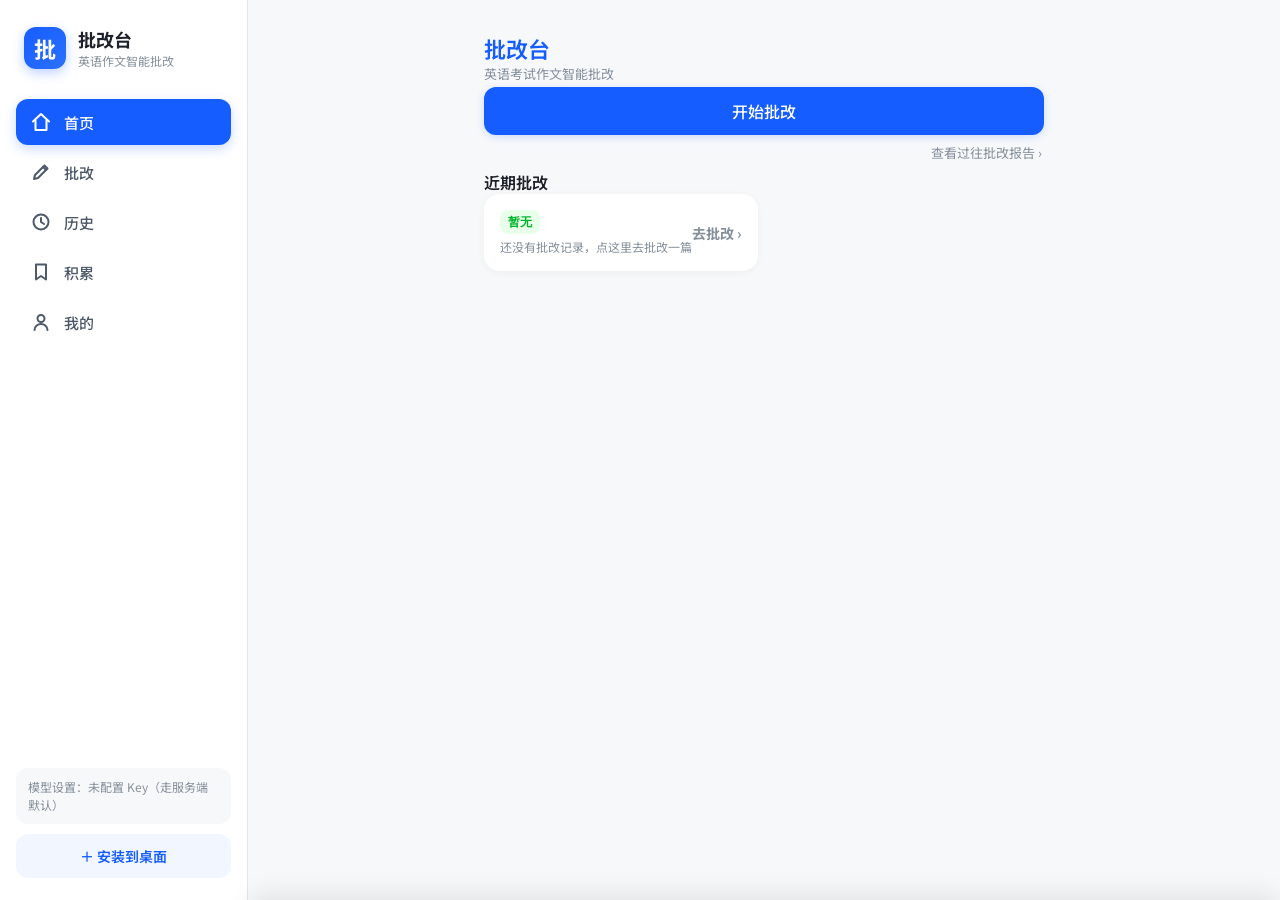
==== index.html @ cddd8327 "纯本地 PWA：响应式工作台 + 数据本机存储 + 部署配置 - 前端纯静态，数据存用户本机（桌面 JSON / 移动 IndexedDB），BYOK 直连大模型 - PWA 可安装（manifest" ====
<!DOCTYPE html>
<html lang="zh-CN">
<head>
<meta charset="UTF-8">
<meta name="viewport" content="width=device-width, initial-scale=1, viewport-fit=cover">
<meta name="theme-color" content="#165DFF">
<meta name="apple-mobile-web-app-capable" content="yes">
<meta name="apple-mobile-web-app-status-bar-style" content="default">
<meta name="apple-mobile-web-app-title" content="批改台">
<title>批改台 · 英语作文智能批改</title>
<link rel="manifest" href="manifest.webmanifest">
<link rel="icon" type="image/svg+xml" href="icon.svg">
<link rel="apple-touch-icon" href="icon-192.png">
<link rel="preconnect" href="https://fonts.googleapis.com">
<link rel="preconnect" href="https://fonts.gstatic.com" crossorigin>
<link href="https://fonts.googleapis.com/css2?family=Inter:wght@400;500;600;700&family=Noto+Sans+SC:wght@400;500;600;700&display=swap" rel="stylesheet">

  <link rel="stylesheet" href="css/style.css">
</head>
<body>
<div class="phone">

  <!-- ===================== 屏1 首页 ===================== -->
  <section class="screen show" id="s-home" data-active="home">
    <div class="content">
      <div class="top-row">
        <div class="app-name">批改台</div>
      </div>
      <div class="sub">英语考试作文智能批改</div>
      <div class="cta" id="homeCta">开始批改</div>
      <div class="report-link" id="qcReport">查看过往批改报告 ›</div>
      <div class="section-title">近期批改</div>
      <div id="recentList"></div>
    </div>
  </section>

  <!-- ===================== 屏2 新建批改 ===================== -->
  <section class="screen" id="s-new" data-active="review">
    <div class="content">
      <div class="top-row">
        <div class="screen-title">新建批改</div>
        <div class="icon-btn" id="newClose"><svg viewBox="0 0 24 24" fill="none" stroke="currentColor" stroke-width="2" stroke-linecap="round"><path d="M6 6l12 12M18 6L6 18"/></svg></div>
      </div>
      <div class="sub">考试标准（单选，决定评分依据与目标字数）</div>
      <select class="exam-select" id="levelSelect">
        <option value="CET4" selected>CET-4</option>
        <option value="CET6">CET-6</option>
        <option value="考研英一A">考研英语一 · A节</option>
        <option value="考研英一B">考研英语一 · B节</option>
        <option value="考研英二A">考研英语二 · A节</option>
        <option value="考研英二B">考研英语二 · B节</option>
        <option value="高中">高中</option>
        <option value="雅思">雅思</option>
      </select>
      <div class="screen-title">作文输入</div>
      <div class="essay-box" id="essayBox">
        <textarea class="essay-text" id="essayInput">In recent years, online learning has become increasingly popular among college students. It offers flexibility and convenience, allowing learners to access course materials anytime and anywhere. However, it also requires stronger self-discipline to achieve satisfactory academic results.</textarea>
        <div class="word-count" id="wordCount">0 词</div>
        <div class="word-target" id="wordTarget"></div>
      </div>
      <div class="sub" id="dirHint">题目 / Directions（考研A节必填）</div>
      <div class="dir-box">
        <textarea class="dir-text" id="dirInput">Write an essay based on the saying "Actions speak louder than words."</textarea>
      </div>
      <div class="cta grade-btn" id="gradeBtn">开始批改</div>
    </div>
  </section>

  <!-- ===================== 屏3 批改结果 ===================== -->
  <section class="screen" id="s-result" data-active="review">
    <div class="content">
      <div class="top-row">
        <div class="screen-title">批改结果</div>
        <div class="icon-btn" id="resultClose"><svg viewBox="0 0 24 24" fill="none" stroke="currentColor" stroke-width="2" stroke-linecap="round"><path d="M6 6l12 12M18 6L6 18"/></svg></div>
      </div>
      <div id="resultBody">
        <div class="card"><div class="desc">尚无批改结果，请先在「新建批改」提交作文。</div></div>
      </div>
      <div class="dual-cta">
        <button class="cta-primary" id="genReport">生成报告</button>
        <button class="cta-primary" id="againBtn">再改一篇</button>
      </div>
    </div>
  </section>

  <!-- ===================== 屏4 历史记录 ===================== -->
  <section class="screen" id="s-history" data-active="history">
    <div class="content">
      <div class="top-row">
        <div class="screen-title">历史记录</div>
      </div>
      <!-- 批改任务列表（异步：提交即返回，后台批改，完成后此处查看，按时间新→旧全量列出） -->
      <div id="taskList"></div>
      <div class="empty" id="taskEmpty" hidden>
        <svg viewBox="0 0 44 44" fill="none" stroke="currentColor" stroke-width="2" stroke-linecap="round" stroke-linejoin="round"><path d="M14 22h16"/><path d="M22 14v16"/><rect x="7" y="9" width="30" height="26" rx="6"/></svg>
        <div>暂无批改记录<br>提交一篇作文后，结果会出现在这里</div>
      </div>
    </div>
  </section>

  <!-- ===================== 屏5 报告预览 ===================== -->
  <section class="screen" id="s-report" data-active="history">
    <div class="content">
      <div class="top-row">
        <div class="screen-title">批改报告</div>
        <div class="icon-btn" id="reportDownload"><svg viewBox="0 0 24 24" fill="none" stroke="currentColor" stroke-width="2" stroke-linecap="round" stroke-linejoin="round"><path d="M12 3v12M7 11l5 5 5-5"/><path d="M4 19h16"/></svg></div>
      </div>
      <div id="reportBody"></div>
    </div>
  </section>

  <!-- ===================== 屏6 我的 ===================== -->
  <section class="screen" id="s-mine" data-active="mine">
    <div class="content">
      <div class="screen-title" style="align-self:flex-start">我的</div>
      <!-- 模型设置（BYOK：使用者填自己的 API Key，各自承担额度，分发不暴露他人 Key） -->
      <div class="card model-settings">
        <div class="ms-title">模型设置</div>
        <div class="ms-tip">填写你自己的 API Key，批改与取词将使用你的额度；留空则使用服务端默认配置。</div>
        <label class="ms-label">模型服务商</label>
        <div class="seg" id="llmVendor" style="margin:0 0 10px">
          <button class="on" data-vendor="deepseek">DeepSeek</button>
          <button data-vendor="custom">自定义</button>
        </div>
        <label class="ms-label">API Key</label>
        <input class="token-input" id="llmKey" type="password" placeholder="sk-…" style="margin-bottom:10px" autocomplete="off">
        <div class="ms-tip" style="margin:-6px 0 10px">DeepSeek 密钥：platform.deepseek.com → API Keys 页面获取（sk- 开头）。</div>
        <div id="llmCustom" hidden>
          <div class="ms-tip" style="margin:-2px 0 6px">请输入兼容 OpenAI 格式的接口地址和密钥</div>
          <label class="ms-label">Base URL</label>
          <input class="token-input" id="llmBase" placeholder="https://api.deepseek.com/chat/completions" style="margin-bottom:10px" autocomplete="off">
          <label class="ms-label">模型名</label>
          <input class="token-input" id="llmModel" placeholder="deepseek-v4-flash" style="margin-bottom:10px" autocomplete="off">
        </div>
        <button class="cta-primary" id="llmSave" style="width:100%">保存设置</button>
      </div>
      <div class="ms-tip" style="margin-top:12px">本地部署工具：批改记录仅存本机（data/tasks.json），API Key 仅存本浏览器（localStorage），不随包分发。</div>
    </div>
  </section>

  <!-- ===================== 屏7 好词好句本 ===================== -->
  <section class="screen" id="s-vocab" data-active="vocab">
    <div class="content">
      <div class="top-row">
        <div class="screen-title">好词好句本</div>
        <div class="icon-btn vocab-export-btn" id="vocabExport"><svg viewBox="0 0 24 24" fill="none" stroke="currentColor" stroke-width="2" stroke-linecap="round" stroke-linejoin="round"><path d="M12 3v12M7 11l5 5 5-5"/><path d="M4 19h16"/></svg><span>导出</span></div>
      </div>
      <div class="sub">收藏的单词与句子，按考试归类，可导出复习</div>
      <div id="vocabBody"></div>
    </div>
  </section>

  <!-- 底部弹层（纠错 / 取词 共用） -->
  <div class="sheet-mask" id="sheetMask"></div>
  <div class="sheet" id="sheet"></div>

  <!-- 评分标准改为「页内可折叠区块」，嵌入各结果屏内（见 .std-section），不再使用底部面板 -->

  <!-- 加载遮罩 -->
  <div class="loading" id="loading"><div class="loading-box"><div class="spinner"></div><div class="loading-text">批改中…</div></div></div>
  <!-- 轻提示 -->
  <div class="toast" id="toast"><span id="toastText"></span><span class="toast-action" id="toastAction" hidden>查看</span></div>
  <!-- 通用确认弹窗（居中） -->
  <div class="modal-mask" id="modalMask" hidden>
    <div class="modal-box">
      <div class="modal-title" id="modalTitle"></div>
      <div class="modal-body" id="modalBody"></div>
      <div class="modal-actions">
        <button class="cta-secondary" id="modalCancel" style="flex:1">取消</button>
        <button class="cta-primary" id="modalConfirm" style="flex:1">确定</button>
      </div>
    </div>
  </div>

</div>

  <script src="js/standards.js"></script>
  <script src="js/store.js"></script>
  <script src="js/llm.js"></script>
  <script src="js/app.js"></script>
</body>
</html>
---- css/style.css ----
:root{
    --bg:#F7F8FA;
    --blue:#165DFF;
    --blue-dark:#0A3D91;
    --blue-soft:#F2F7FF;
    --card:#FFFFFF;
    --border:#E5E6EB;
    --chip-blue:#E8F3FF;
    --chip-purple-bg:#F5F0FF;
    --chip-purple:#722ED1;
    --ink:#1D2129;
    --ink-2:#4E5969;
    --ink-3:#86909C;
    --gray:#C9CDD4;
    --green:#00B42A;
    --green-bg:#E8FFEA;
    --warn:#FF7D00;
    --warn-bg:#FFF7E8;
    --red:#F53F3F;
    --red-bg:#FFECE8;
    --grad:linear-gradient(135deg,#165DFF 0%,#2B70FF 100%);
    --shadow-card:0 2px 8px rgba(0,0,0,.04);
    --shadow-modal:0 8px 24px rgba(0,0,0,.12);
    --font:'Inter','Noto Sans SC',-apple-system,BlinkMacSystemFont,'PingFang SC','Microsoft YaHei',sans-serif;
  }
  *{box-sizing:border-box;margin:0;padding:0;-webkit-tap-highlight-color:transparent;}
  html,body{height:100%;}
  body{
    font-family:var(--font);
    background:#EEF1F5;
    display:flex;align-items:center;justify-content:center;
    min-height:100vh;color:var(--ink);
  }
  /* ---------- 手机外壳 ---------- */
  .phone{
    position:relative;width:390px;height:844px;
    background:var(--bg);border-radius:44px;overflow:hidden;
    box-shadow:0 24px 70px rgba(16,33,68,.28),0 2px 8px rgba(16,33,68,.12);
    border:1px solid rgba(16,33,68,.06);
  }
  .screen{display:none;position:absolute;inset:0;flex-direction:column;background:var(--bg);}
  .screen.show{display:flex;}

  /* ---------- 状态栏 ---------- */
  .statusbar{
    flex:none;height:62px;display:flex;align-items:center;justify-content:space-between;
    padding:0 20px;background:var(--bg);
  }
  .statusbar .time{font-size:15px;font-weight:600;color:var(--ink);font-family:'Inter',sans-serif;}
  .statusbar .battery{width:22px;height:12px;}

  /* ---------- 内容区（左右统一 20px 安全边距） ---------- */
  .content{flex:1;overflow-y:auto;padding:20px;background:var(--bg);-webkit-overflow-scrolling:touch;}
  .content::-webkit-scrollbar{width:0;}

  /* ---------- 点击按压反馈 ---------- */
  .cta,.cta-primary,.cta-secondary,.quick-card,.chip,
  .recent-card,.history-card,.tab,.icon-btn,.seg button,.grade-btn,.list-card .history-card,.vocab-item{transition:transform .08s ease,opacity .08s ease,background .08s ease;-webkit-tap-highlight-color:transparent;}
  .cta:active,.cta-primary:active{transform:scale(0.98);filter:brightness(.92);}
  .cta-secondary:active{transform:scale(0.98);background:var(--blue-soft);}
  .quick-card:active{transform:scale(0.97);}
  .chip:active{transform:scale(0.97);}
  .recent-card:active,.history-card:active{transform:scale(0.98);}
  .tab:active{opacity:.85;}
  .icon-btn:active{transform:scale(0.9);}
  .seg button:active{opacity:.8;}

  /* ---------- 通用文字/组件 ---------- */
  .top-row{display:flex;align-items:center;justify-content:space-between;}
  .app-name{font-size:22px;font-weight:600;color:var(--blue);font-family:'Noto Sans SC',sans-serif;}
  .screen-title{font-size:22px;font-weight:600;color:var(--ink);font-family:'Noto Sans SC',sans-serif;}
  .icon-btn{width:40px;height:40px;color:var(--ink-3);display:flex;align-items:center;justify-content:center;border-radius:8px;}
  .icon-btn:active{background:var(--blue-soft);}
  .icon-btn svg{width:22px;height:22px;}
  .sub{font-size:13px;color:var(--ink-3);font-family:'Noto Sans SC',sans-serif;}

  /* 主按钮：48px 高、12px 圆角、字重 500 */
  .cta{background:var(--blue);color:#fff;border-radius:12px;height:48px;display:flex;align-items:center;justify-content:center;
    font-size:16px;font-weight:500;font-family:'Noto Sans SC',sans-serif;cursor:pointer;border:none;margin-top:4px;
    box-shadow:0 2px 8px rgba(22,93,255,.18);}

  .report-link{font-size:13px;color:var(--ink-3);text-align:right;cursor:pointer;font-family:'Noto Sans SC',sans-serif;padding:8px 2px;-webkit-tap-highlight-color:transparent;}
  .report-link:active{color:var(--blue);}
  .quick-card{flex:1;background:var(--card);border:none;border-radius:16px;padding:18px;box-shadow:var(--shadow-card);
    display:flex;flex-direction:column;align-items:center;gap:10px;}
  .qc-icon{width:28px;height:28px;color:var(--blue);}
  .qc-icon svg{width:100%;height:100%;}
  .qc-text{font-size:13px;font-weight:500;color:var(--ink-2);font-family:'Noto Sans SC',sans-serif;}

  .section-title{font-size:16px;font-weight:600;color:var(--ink);font-family:'Noto Sans SC',sans-serif;}

  /* 近期卡（首页独立卡）；历史卡/收藏卡在整体列表容器内用分割线 */
  .recent-card{background:var(--card);border:none;border-radius:16px;padding:16px;box-shadow:var(--shadow-card);
    display:flex;align-items:center;justify-content:space-between;}
  .rc-left{display:flex;flex-direction:column;gap:4px;}
  .hc-left{display:flex;flex-direction:column;gap:4px;}
  /* 考试类标签：浅绿底 + 绿字（统一 24px 高、8px 内边距、12px 字号） */
  .chip-label{background:var(--green-bg);color:var(--green);border-radius:8px;padding:0 8px;height:24px;display:inline-flex;align-items:center;
    font-size:12px;font-weight:600;font-family:'Inter',sans-serif;align-self:flex-start;}
  .rc-meta,.hc-meta{font-size:12px;color:var(--ink-3);font-family:'Noto Sans SC',sans-serif;}
  .hc-preview{font-size:12px;color:var(--gray);font-family:'Noto Sans SC',sans-serif;overflow:hidden;text-overflow:ellipsis;white-space:nowrap;max-width:248px;margin-top:2px;}
  .rc-right,.hc-right{display:flex;flex-direction:column;align-items:center;gap:2px;}
  .rc-score,.hc-score{font-size:20px;font-weight:700;color:var(--blue);font-family:'Inter',sans-serif;font-variant-numeric:tabular-nums;}
  .rc-band,.hc-band{font-size:11px;color:var(--ink-3);font-family:'Noto Sans SC',sans-serif;}
  /* 任务列表（异步批改）状态 */
  .task-card{width:100%;cursor:pointer;}
  .task-card.running .hc-left{opacity:.72;}
  .task-state{font-size:12px;font-weight:600;font-family:'Noto Sans SC',sans-serif;text-align:right;line-height:17px;}
  .task-state.running{color:var(--blue);}
  .task-state.done{color:var(--green);}
  .task-state.done b{font-size:15px;font-variant-numeric:tabular-nums;}
  .task-state.failed{color:var(--red);font-size:11px;font-weight:500;max-width:150px;}
  /* 失败任务卡：友好文案 + 重试 + 技术详情 */
  .task-fail-box{width:100%;display:flex;flex-direction:column;gap:8px;margin-top:10px;padding-top:10px;border-top:1px dashed #E5E6EB;}
  .task-fail-box .task-state{text-align:left;max-width:100%;}
  .task-fail-actions{display:flex;align-items:center;gap:12px;}
  .task-retry{background:var(--blue);color:#fff;border:none;border-radius:8px;height:32px;padding:0 14px;font-size:12px;font-weight:600;font-family:'Noto Sans SC',sans-serif;cursor:pointer;}
  .task-retry.ghost{background:var(--card);color:var(--blue);border:1px solid var(--border);}
  .task-retry:active{filter:brightness(.92);}
  .task-detail{font-size:11px;color:var(--ink-3);font-family:'Noto Sans SC',sans-serif;}
  .task-detail summary{cursor:pointer;color:var(--ink-3);}
  .task-detail[open] summary{margin-bottom:4px;}
  .task-detail-body{background:#F8F9FA;border:1px solid var(--border);border-radius:8px;padding:8px 10px;color:var(--ink-3);font-size:11px;line-height:16px;word-break:break-all;font-family:'Inter','Noto Sans SC',sans-serif;}
  /* 整体列表容器（历史/好词本）：一个白容器 + 1px 极淡分割线 */
  .list-card{background:var(--card);border-radius:16px;box-shadow:var(--shadow-card);overflow:hidden;}
  .list-card .history-card,.list-card .vocab-item{background:transparent;border:none;box-shadow:none;border-radius:0;border-bottom:1px solid #F2F3F5;margin-bottom:0;}
  .list-card .history-card:last-child,.list-card .vocab-item:last-child{border-bottom:none;}
  .empty{color:var(--gray);font-size:14px;text-align:center;padding:48px 20px;line-height:22px;font-family:'Noto Sans SC',sans-serif;}
  .empty svg{width:44px;height:44px;margin-bottom:10px;color:var(--gray);}
  /* 通用输入框（16px 圆角、聚焦 3px 光晕） */
  .token-input{width:100%;height:44px;border:1px solid #E5E6EB;border-radius:16px;padding:0 14px;font-size:14px;outline:none;font-family:'Inter','Noto Sans SC',sans-serif;background:#fff;transition:border-color .15s ease,box-shadow .15s ease;}
  .token-input:focus{border-color:var(--blue);box-shadow:0 0 0 3px rgba(22,93,255,.1);}
  /* 模型设置（BYOK） */
  .model-settings{padding:16px;display:flex;flex-direction:column;background:var(--card);border:none;border-radius:16px;box-shadow:var(--shadow-card);}
  .ms-title{font-size:15px;font-weight:600;color:var(--ink);font-family:'Noto Sans SC',sans-serif;}
  .ms-tip{font-size:12px;color:var(--ink-3);line-height:18px;margin:4px 0 10px;font-family:'Noto Sans SC',sans-serif;}
  .ms-label{font-size:12px;color:var(--ink-2);margin:6px 0 4px;font-family:'Noto Sans SC',sans-serif;}

  /* 考试标准单选下拉 */
  .exam-select{width:100%;height:46px;border:1px solid #E5E6EB;border-radius:16px;padding:0 14px;
    font-size:14px;font-weight:500;color:var(--ink);font-family:'Noto Sans SC',sans-serif;background:#fff;
    appearance:none;-webkit-appearance:none;cursor:pointer;transition:border-color .15s ease,box-shadow .15s ease;
    background-image:url("data:image/svg+xml,%3Csvg xmlns='http://www.w3.org/2000/svg' width='14' height='14' viewBox='0 0 24 24' fill='none' stroke='%2386909C' stroke-width='2' stroke-linecap='round' stroke-linejoin='round'%3E%3Cpath d='M6 9l6 6 6-6'/%3E%3C/svg%3E");
    background-repeat:no-repeat;background-position:right 14px center;}
  .exam-select:focus{outline:none;border-color:var(--blue);box-shadow:0 0 0 3px rgba(22,93,255,.1);}

  /* 分段控制器（阅读视图/逐句卡片、模型服务商） */
  .seg{background:#EFF1F4;border-radius:12px;padding:4px;height:40px;display:flex;}
  .seg button{flex:1;border:none;background:transparent;border-radius:8px;font-size:14px;font-weight:500;
    font-family:'Noto Sans SC',sans-serif;cursor:pointer;color:var(--ink-3);transition:background .15s ease,color .15s ease;}
  .seg button.on{background:var(--blue);color:#fff;}

  /* 输入框（textarea 复用，16px 圆角） */
  .essay-box{background:#fff;border:1px solid #E5E6EB;border-radius:16px;padding:12px;height:150px;
    display:flex;flex-direction:column;gap:8px;transition:border-color .15s ease,box-shadow .15s ease;}
  .essay-box:focus-within{border-color:var(--blue);box-shadow:0 0 0 3px rgba(22,93,255,.1);}
  .essay-text,.dir-text{border:none;outline:none;background:transparent;resize:none;width:100%;
    font-family:inherit;color:inherit;line-height:1.6;font-size:16px;}
  .essay-text{flex:1;color:var(--ink-2);}
  .word-count{font-size:12px;font-weight:500;color:var(--ink-3);font-family:'Inter',sans-serif;align-self:flex-end;transition:color .15s ease;font-variant-numeric:tabular-nums;}
  .word-count.low{color:var(--warn);font-weight:700;}
  .word-count.ok{color:var(--green);font-weight:700;}
  .word-count.high{color:var(--red);font-weight:700;}
  .word-target{font-size:11px;color:var(--ink-3);font-family:'Noto Sans SC',sans-serif;align-self:flex-end;margin-top:-4px;}
  .dir-box{background:#fff;border:1px solid #E5E6EB;border-radius:16px;padding:12px;height:72px;
    display:flex;align-items:stretch;transition:border-color .15s ease,box-shadow .15s ease;}
  .dir-box:focus-within{border-color:var(--blue);box-shadow:0 0 0 3px rgba(22,93,255,.1);}
  .dir-text{color:var(--ink-2);font-size:14px;line-height:1.5;}

  /* 通用卡片（无边框，靠阴影分层） */
  .card{background:var(--card);border:none;border-radius:16px;padding:16px;display:flex;flex-direction:column;box-shadow:var(--shadow-card);}
  .card-title{font-size:14px;font-weight:600;color:var(--ink);font-family:'Noto Sans SC',sans-serif;}
  .desc{font-size:13px;line-height:1.5;color:var(--ink-2);font-family:'Noto Sans SC',sans-serif;}
  .source{font-size:11px;color:var(--ink-3);font-family:'Noto Sans SC',sans-serif;}

  /* 分数 hero 卡：柔和同色系渐变 */
  .score-card{background:var(--grad);border-radius:16px;padding:20px;display:flex;align-items:center;justify-content:space-between;
    box-shadow:0 6px 16px rgba(22,93,255,.22);}
  .score-card .info-btn{position:static;background:rgba(255,255,255,.2);color:#fff;border-radius:50%;width:24px;height:24px;
    display:inline-flex;align-items:center;justify-content:center;font-size:12px;font-weight:700;flex:none;border:none;cursor:pointer;}
  .sc-left{display:flex;flex-direction:column;gap:4px;}
  .sc-tag{background:rgba(255,255,255,.2);color:#fff;border-radius:8px;padding:2px 8px;height:22px;display:inline-flex;align-items:center;
    font-size:12px;font-weight:600;font-family:'Inter',sans-serif;align-self:flex-start;}
  .sc-score{font-size:30px;font-weight:700;color:#fff;font-family:'Inter',sans-serif;font-variant-numeric:tabular-nums;line-height:1.2;}
  .sc-band{font-size:13px;font-weight:500;color:rgba(255,255,255,.8);font-family:'Noto Sans SC',sans-serif;}
  .sc-right{display:flex;flex-direction:column;align-items:center;gap:2px;}
  .sc-cap{font-size:11px;color:rgba(255,255,255,.8);font-family:'Noto Sans SC',sans-serif;}
  .sc-conv{font-size:24px;font-weight:700;color:#fff;font-family:'Inter',sans-serif;font-variant-numeric:tabular-nums;}

  .diag-item{font-size:12px;color:var(--ink-2);font-family:'Noto Sans SC',sans-serif;}
  .issue{display:flex;align-items:flex-start;gap:10px;}
  .dot{flex:none;width:8px;height:8px;border-radius:4px;margin-top:5px;}
  .issue-text{font-size:12px;line-height:18px;color:var(--ink-2);font-family:'Noto Sans SC',sans-serif;}

  .vocab-row{display:flex;align-items:center;justify-content:space-between;}
  .vocab-old{font-size:13px;color:var(--ink-2);font-family:'Inter',sans-serif;}
  .vocab-arrow{font-size:13px;color:var(--gray);font-family:'Inter',sans-serif;}
  .vocab-new{font-size:13px;font-weight:600;color:var(--blue);font-family:'Inter',sans-serif;}

  .path-card{background:var(--chip-blue);border-radius:12px;padding:16px;display:flex;flex-direction:column;gap:8px;}

  .dual-cta{display:flex;gap:12px;}
  .cta-primary{flex:1;background:var(--blue);color:#fff;border-radius:12px;height:48px;display:flex;align-items:center;justify-content:center;
    font-size:15px;font-weight:500;font-family:'Noto Sans SC',sans-serif;cursor:pointer;border:none;box-shadow:0 2px 8px rgba(22,93,255,.16);}
  .cta-secondary{flex:1;background:var(--card);color:var(--blue);border:1px solid var(--blue);border-radius:12px;height:48px;
    display:flex;align-items:center;justify-content:center;font-size:15px;font-weight:500;font-family:'Noto Sans SC',sans-serif;cursor:pointer;}

  /* 成功横幅 */
  .banner{background:var(--green-bg);border-radius:12px;padding:14px;display:flex;align-items:center;gap:10px;}
  .banner svg{width:24px;height:24px;color:var(--green);flex:none;}
  .banner span{font-size:14px;font-weight:500;color:var(--green);font-family:'Noto Sans SC',sans-serif;}

  /* 报告卡 */
  .report-card{background:var(--card);border:none;border-radius:16px;padding:16px;display:flex;flex-direction:column;gap:12px;box-shadow:var(--shadow-card);}

  /* 逐句批改 */
  .sent-block{display:flex;flex-direction:column;gap:10px;}
  .sent-card{border-top:1px solid #F2F3F5;padding-top:10px;display:flex;flex-direction:column;gap:6px;}
  .sent-card:first-of-type{border-top:none;padding-top:0;}
  .sent-head{display:flex;align-items:center;gap:8px;}
  .sent-idx{font-size:12px;font-weight:600;color:var(--blue);font-family:'Inter',sans-serif;min-width:20px;}
  .sent-flag{font-size:11px;padding:0 8px;height:22px;display:inline-flex;align-items:center;border-radius:8px;font-family:'Noto Sans SC',sans-serif;}
  .sent-flag.ok{background:var(--green-bg);color:var(--green);}
  .sent-flag.bad{background:var(--red-bg);color:var(--red);}
  .sent-orig{font-size:15px;line-height:1.6;color:var(--ink);font-family:'Inter',sans-serif;}
  .sent-fix{font-size:14px;line-height:1.6;color:var(--green);font-family:'Inter',sans-serif;background:var(--green-bg);border-radius:8px;padding:6px 10px;}
  .fix-label{font-weight:600;margin-right:6px;color:var(--green);}
  .sent-issue{font-size:12px;line-height:18px;color:var(--ink-2);font-family:'Noto Sans SC',sans-serif;display:flex;gap:6px;align-items:flex-start;}
  .issue-tag{flex:none;font-size:10px;font-weight:600;color:#fff;background:var(--warn);border-radius:6px;padding:1px 6px;font-family:'Noto Sans SC',sans-serif;}
  .issue-tag.major{background:var(--red);}
  .issue-tag.minor{background:var(--warn);}
  .sent-tip{font-size:12px;line-height:18px;color:var(--blue);background:var(--blue-soft);border-radius:8px;padding:6px 8px;font-family:'Noto Sans SC',sans-serif;display:flex;gap:6px;align-items:flex-start;}
  .sent-tip .tip-label{flex:none;font-weight:600;}

  /* 报告卡 */
  .rep-top{display:flex;align-items:center;justify-content:space-between;}
  .rep-left{display:flex;flex-direction:column;gap:2px;}
  .rep-score{font-size:28px;font-weight:700;color:var(--ink);font-family:'Inter',sans-serif;font-variant-numeric:tabular-nums;}
  .rep-band{font-size:12px;color:var(--ink-3);font-family:'Noto Sans SC',sans-serif;}
  .rep-right{display:flex;flex-direction:column;align-items:center;gap:1px;}
  .rep-cap{font-size:10px;color:var(--ink-3);font-family:'Noto Sans SC',sans-serif;}
  .rep-conv{font-size:20px;font-weight:700;color:var(--blue);font-family:'Inter',sans-serif;font-variant-numeric:tabular-nums;}

  /* 加载遮罩 */
  .loading{position:absolute;inset:0;background:rgba(247,248,250,.9);display:none;align-items:center;justify-content:center;z-index:50;}
  .loading-box{display:flex;flex-direction:column;align-items:center;gap:12px;}
  .spinner{width:36px;height:36px;border:4px solid #E5E6EB;border-top-color:var(--blue);border-radius:50%;animation:spin .8s linear infinite;}
  @keyframes spin{to{transform:rotate(360deg);}}
  .loading-text{font-size:13px;color:var(--ink-2);font-family:'Noto Sans SC',sans-serif;}

  /* 轻提示 toast：80% 黑底、12px 圆角、底部 80px */
  .toast{position:absolute;left:50%;bottom:80px;transform:translateX(-50%);background:rgba(17,17,17,.8);color:#fff;
    font-size:13px;font-family:'Noto Sans SC',sans-serif;padding:9px 16px;border-radius:12px;z-index:60;opacity:0;
    transition:opacity .2s ease;pointer-events:auto;white-space:nowrap;max-width:300px;text-align:center;
    display:flex;align-items:center;gap:6px;}
  .toast-action{color:#7EB3FF;font-weight:600;cursor:pointer;padding-left:8px;border-left:1px solid rgba(255,255,255,.28);}
  .toast.show{opacity:1;}

  /* 通用确认弹窗（居中） */
  .modal-mask{position:absolute;inset:0;background:rgba(17,17,17,.45);display:none;align-items:center;justify-content:center;z-index:90;padding:40px;}
  .modal-mask.show{display:flex;}
  .modal-box{width:100%;max-width:320px;background:#fff;border-radius:16px;padding:24px 20px 20px;box-shadow:var(--shadow-modal);display:flex;flex-direction:column;gap:12px;}
  .modal-title{font-size:16px;font-weight:700;color:var(--ink);font-family:'Noto Sans SC',sans-serif;text-align:center;}
  .modal-body{font-size:13px;line-height:21px;color:var(--ink-2);font-family:'Noto Sans SC',sans-serif;text-align:center;}
  .modal-actions{display:flex;gap:10px;margin-top:6px;}

  /* P2 细节：低分指引 / 标准高亮 / 逐句导航 / 导出文字 / Key 校验红框 */
  .low-tip{background:var(--chip-blue);border-radius:12px;padding:12px 14px;font-size:13px;line-height:20px;color:var(--blue);font-family:'Noto Sans SC',sans-serif;margin-bottom:12px;}
  .std-row.highlight{background:var(--blue-soft);border-left:3px solid var(--blue);border-radius:8px;padding-left:10px;margin-left:-3px;}
  .std-row.highlight .std-band{color:var(--blue);}
  .std-range{color:var(--ink-3);font-weight:500;font-size:11px;font-family:'Inter',sans-serif;}
  .sent-nav{display:flex;align-items:center;justify-content:space-between;gap:10px;padding:8px 12px;background:#F7F8FA;border-radius:10px;}
  .sent-nav-btn{background:#fff;border:1px solid var(--border);border-radius:8px;height:32px;padding:0 12px;font-size:12px;font-weight:600;color:var(--blue);font-family:'Noto Sans SC',sans-serif;cursor:pointer;}
  .sent-nav-btn:active{background:var(--chip-blue);}
  .sent-nav-idx{font-size:12px;color:var(--ink-2);font-family:'Inter',sans-serif;font-weight:600;}
  .vocab-export-btn{width:auto;height:40px;padding:0 12px;gap:4px;font-size:12px;font-family:'Noto Sans SC',sans-serif;color:var(--ink-3);border:1px solid var(--border);border-radius:12px;background:#fff;font-weight:500;}
  .vocab-export-btn svg{width:18px;height:18px;}
  .llm-invalid{border-color:var(--red)!important;background:#FFF7F7;}

  /* ---------- 底部 Tab Bar：64px 高，选中整项 12px 圆角主色底 ---------- */
  .tabbar{flex:none;height:64px;background:var(--bg);display:flex;align-items:center;box-shadow:0 -2px 8px rgba(0,0,0,.04);}
  .tabpill{flex:1;height:44px;margin:0 16px;display:flex;gap:4px;padding:4px;}
  .tab{flex:1;background:none;border:none;display:flex;flex-direction:column;align-items:center;justify-content:center;gap:3px;
    color:var(--ink-3);cursor:pointer;padding:0;border-radius:12px;transition:background .15s ease,color .15s ease;}
  .tab svg{width:24px;height:24px;}
  .tab span{font-size:12px;font-weight:500;font-family:'Noto Sans SC',sans-serif;}
  .tab.active{background:var(--blue);color:#fff;}
  .home-indicator{display:none;}

  /* 各屏内容间距 */
  #s-home .content{gap:20px;}
  #s-new .content{gap:16px;}
  #s-result .content{gap:14px;}
  #s-history .content{gap:12px;}
  #s-report .content{gap:16px;}

  /* ===== 阅读视图（批改结果） ===== */
  .reading{border:1px solid #F2F3F5;border-radius:16px;padding:16px;background:var(--card);box-shadow:var(--shadow-card);}
  .reading p{font-size:16px;line-height:1.6;color:var(--ink);font-family:'Inter',sans-serif;margin:0 0 12px;position:relative;}
  .reading p:last-child{margin-bottom:0;}
  .w{transition:background .12s ease;border-radius:3px;cursor:pointer;padding:0 1px;}
  .w:active{background:var(--chip-blue);}
  /* 批改标记柔化：1px 细波浪线 / 主色虚线 */
  .err-mark{color:var(--red);text-decoration:underline wavy var(--red);text-decoration-thickness:1px;text-underline-offset:3px;cursor:pointer;font-weight:500;}
  .good-mark{color:var(--blue);font-weight:600;cursor:pointer;text-decoration:underline dashed var(--blue);text-decoration-thickness:1px;text-underline-offset:3px;}
  .trans-card{border:1px solid #F2F3F5;border-radius:16px;background:var(--card);overflow:hidden;box-shadow:var(--shadow-card);}
  .trans-head{display:flex;align-items:center;justify-content:space-between;padding:14px 16px;cursor:pointer;transition:background .15s ease;}
  .trans-head:active{background:#F7F8FA;}
  .trans-head .chev{transition:transform .2s ease;color:var(--ink-3);font-size:14px;}
  .trans-card.open .chev{transform:rotate(180deg);}
  .trans-body{display:none;padding:0 16px 16px;font-size:14px;line-height:1.6;color:var(--ink-2);font-family:'Noto Sans SC',sans-serif;animation:fadeIn .2s ease;}
  .trans-card.open .trans-body{display:block;}
  @keyframes fadeIn{from{opacity:0}to{opacity:1}}
  .sent-collect{position:absolute;right:0;top:-2px;color:var(--gray);font-size:18px;cursor:pointer;user-select:none;line-height:1;}
  .sent-collect.on{color:var(--warn);}
  .sheet-mask{position:absolute;inset:0;background:rgba(17,17,17,.4);display:none;z-index:70;}
  .sheet-mask.show{display:block;}
  .sheet{position:absolute;left:0;right:0;bottom:0;background:#fff;border-radius:16px 16px 0 0;z-index:71;
    transform:translateY(100%);transition:transform .25s ease;padding:20px 20px 28px;max-height:72%;overflow-y:auto;
    box-shadow:0 -8px 24px rgba(0,0,0,.08);}
  .sheet.show{transform:translateY(0);}
  .sheet-title{font-size:16px;font-weight:700;color:var(--ink);font-family:'Noto Sans SC',sans-serif;margin-bottom:12px;display:flex;align-items:center;justify-content:space-between;}
  .sheet-close{color:var(--gray);font-size:20px;cursor:pointer;padding:12px;margin:-12px;display:inline-block;}
  .sheet-word{font-size:22px;font-weight:700;color:var(--blue);font-family:'Inter',sans-serif;}
  .sheet-phon{font-size:14px;color:var(--ink-3);margin:2px 0 12px;}
  .dict-item{margin-bottom:12px;}
  .dict-pos{font-size:12px;font-weight:700;color:var(--ink-2);font-style:italic;}
  .dict-def{font-size:14px;line-height:1.6;color:var(--ink-2);font-family:'Noto Sans SC',sans-serif;}
  .dict-ex{font-size:13px;color:var(--ink-3);font-style:italic;margin-top:2px;}
  .sheet-actions{display:flex;gap:10px;margin-top:16px;}
  .sheet-actions .cta-primary,.sheet-actions .cta-secondary{flex:1;height:48px;border-radius:12px;display:flex;align-items:center;justify-content:center;font-size:14px;font-weight:500;font-family:'Noto Sans SC',sans-serif;cursor:pointer;border:none;}
  .sheet-actions .cta-primary{background:var(--blue);color:#fff;}
  .sheet-actions .cta-secondary{background:var(--card);color:var(--blue);border:1px solid var(--blue);}
  .err-orig{font-size:14px;color:var(--red);font-family:'Inter',sans-serif;margin-bottom:8px;}
  .err-fix{font-size:14px;color:var(--green);font-family:'Inter',sans-serif;background:var(--green-bg);border-radius:8px;padding:8px 10px;margin-bottom:10px;}
  .err-issue{font-size:13px;line-height:19px;color:var(--ink-2);font-family:'Noto Sans SC',sans-serif;display:flex;gap:6px;align-items:flex-start;margin-bottom:6px;}
  .err-tip{font-size:13px;line-height:19px;color:var(--blue);background:var(--blue-soft);border-radius:8px;padding:8px 10px;font-family:'Noto Sans SC',sans-serif;}
  .dim4{display:flex;flex-direction:column;gap:10px;}
  .dim4-row{display:flex;align-items:center;gap:10px;}
  .dim4-name{font-size:12px;color:var(--ink-2);width:148px;font-family:'Noto Sans SC',sans-serif;}
  .dim4-bar{flex:1;height:8px;background:#E5E6EB;border-radius:4px;overflow:hidden;}
  .dim4-fill{height:100%;background:var(--blue);border-radius:4px;}
  .dim4-score{font-size:14px;font-weight:700;color:var(--blue);width:26px;text-align:right;font-family:'Inter',sans-serif;}

  /* ===== 好词好句本 ===== */
  .vocab-empty{text-align:center;color:var(--ink-3);font-size:14px;padding:48px 20px;line-height:22px;font-family:'Noto Sans SC',sans-serif;}
  .vocab-empty svg{width:44px;height:44px;margin-bottom:10px;color:var(--gray);}
  .vocab-item{padding:14px;background:transparent;display:flex;align-items:flex-start;justify-content:space-between;gap:10px;}
  .vocab-main{display:flex;flex-direction:column;}
  .vocab-type{display:inline-flex;align-items:center;height:22px;padding:0 8px;border-radius:8px;font-size:12px;font-weight:600;font-family:'Noto Sans SC',sans-serif;align-self:flex-start;margin-bottom:6px;}
  .vocab-item .vocab-type:has(+ * *){}
  .vocab-main .vocab-type.word{background:var(--chip-purple-bg);color:var(--chip-purple);}
  .vocab-main .vocab-type.sentence{background:var(--chip-blue);color:var(--blue);}
  .vocab-text{font-size:15px;font-weight:600;color:var(--ink);font-family:'Inter',sans-serif;word-break:break-word;line-height:1.5;}
  .vocab-sub{font-size:13px;color:var(--ink-2);margin-top:4px;line-height:1.5;font-family:'Noto Sans SC',sans-serif;}
  .vocab-more{display:none;font-size:12px;color:var(--ink-3);margin-top:6px;line-height:1.5;font-family:'Inter','Noto Sans SC',sans-serif;background:#F8F9FA;border-radius:8px;padding:8px 10px;}
  .vocab-item.has-more .vocab-more{display:none;}
  .vocab-item.has-more.open .vocab-more{display:block;}
  .vocab-item.has-more{cursor:pointer;}
  .vocab-item.has-more .vocab-text::after{content:' ▾';font-size:12px;color:var(--ink-3);font-family:'Inter',sans-serif;}
  .vocab-item.has-more.open .vocab-text::after{content:' ▴';}
  .vocab-ctx{font-size:12px;color:var(--ink-3);margin-top:4px;font-family:'Noto Sans SC',sans-serif;}
  .vocab-del{color:var(--gray);font-size:18px;cursor:pointer;flex:none;width:44px;height:44px;display:flex;align-items:center;justify-content:center;margin:-10px -10px -10px 0;border-radius:8px;}
  .vocab-del:active{background:var(--blue-soft);}
  .vocab-meta{font-size:11px;color:var(--ink-3);margin-top:4px;font-family:'Inter',sans-serif;}

  /* ============================================================
     响应式：移动端全屏 App + 桌面端工作台（侧边栏导航）
     默认（移动优先）：居中 390×844 手机壳原型，适配平板/小窗预览
     ≤480px 真实手机：全屏铺满，去掉手机壳
     ≥900px 桌面：左侧常驻导航 + 主内容区（工作台风格）
     ============================================================ */

  /* 侧边栏：桌面工作台使用，移动端隐藏 */
  .wb-sidebar{display:none;}

  @media (max-width: 480px){
    /* 真实手机：全屏，去除原型手机壳与最大缩放限制 */
    body{background:var(--bg);}
    .phone{width:100vw;height:100vh;height:100dvh;border-radius:0;box-shadow:none;border:none;}
  }

  @media (min-width: 900px){
    body{display:block;background:var(--bg);align-items:stretch;}
    .phone{
      width:100vw;height:100vh;height:100dvh;border-radius:0;box-shadow:none;border:none;
      display:flex;flex-direction:row;overflow:hidden;
    }
    /* 常驻侧边栏 */
    .wb-sidebar{
      display:flex;flex-direction:column;width:248px;flex:none;height:100%;
      background:var(--card);border-right:1px solid var(--border);padding:22px 16px;gap:8px;z-index:5;
    }
    .wb-brand{display:flex;align-items:center;gap:12px;padding:4px 8px 18px;}
    .wb-logo{width:42px;height:42px;border-radius:12px;background:var(--grad);color:#fff;display:flex;align-items:center;justify-content:center;font-size:22px;font-weight:700;font-family:'Noto Sans SC',sans-serif;flex:none;box-shadow:0 4px 12px rgba(22,93,255,.28);}
    .wb-name{font-size:18px;font-weight:700;color:var(--ink);font-family:'Noto Sans SC',sans-serif;}
    .wb-sub{font-size:12px;color:var(--ink-3);font-family:'Noto Sans SC',sans-serif;}
    .wb-nav{display:flex;flex-direction:column;gap:4px;margin-top:4px;}
    .wb-nav-item{
      display:flex;align-items:center;gap:12px;height:46px;padding:0 14px;border:none;background:transparent;
      border-radius:12px;color:var(--ink-2);cursor:pointer;font-size:15px;font-weight:500;font-family:'Noto Sans SC',sans-serif;
      transition:background .15s ease,color .15s ease;
    }
    .wb-nav-item svg{width:22px;height:22px;flex:none;}
    .wb-nav-item:hover{background:var(--bg);}
    .wb-nav-item.active{background:var(--blue);color:#fff;box-shadow:0 4px 12px rgba(22,93,255,.22);}
    .wb-side-foot{margin-top:auto;display:flex;flex-direction:column;gap:10px;}
    .wb-model-tip{font-size:12px;color:var(--ink-3);line-height:18px;font-family:'Noto Sans SC',sans-serif;padding:10px 12px;background:var(--bg);border-radius:12px;}
    .wb-install{
      height:44px;border:none;border-radius:12px;background:var(--blue-soft);color:var(--blue);
      font-size:14px;font-weight:600;font-family:'Noto Sans SC',sans-serif;cursor:pointer;
      display:flex;align-items:center;justify-content:center;gap:6px;
    }
    .wb-install:hover{filter:brightness(.97);}

    /* 主内容区：屏幕右移让出侧边栏，内容居中留白 */
    .phone > .screen{left:248px;}
    .screen .content{max-width:1080px;margin:0 auto;padding:32px 44px;}

    /* 桌面隐藏手机态状态栏与底部 Tab */
    .statusbar,.tabbar{display:none;}

    /* 覆盖层收束到主内容区（不含侧边栏） */
    .sheet-mask,.modal-mask,.loading{left:248px;}
    .sheet{left:248px;}
    .toast{left:calc(50% + 124px);}

    /* 工作台：历史/近期/好词本双列网格 */
    #recentList{display:grid;grid-template-columns:1fr 1fr;gap:12px;}
    .list-card{display:grid;grid-template-columns:1fr 1fr;gap:12px;background:transparent;box-shadow:none;overflow:visible;}
    .list-card .history-card,.list-card .vocab-item{border-bottom:none;}
    /* 桌面写作更舒展 */
    .essay-box{height:240px;}
    .dir-box{height:88px;}
  }
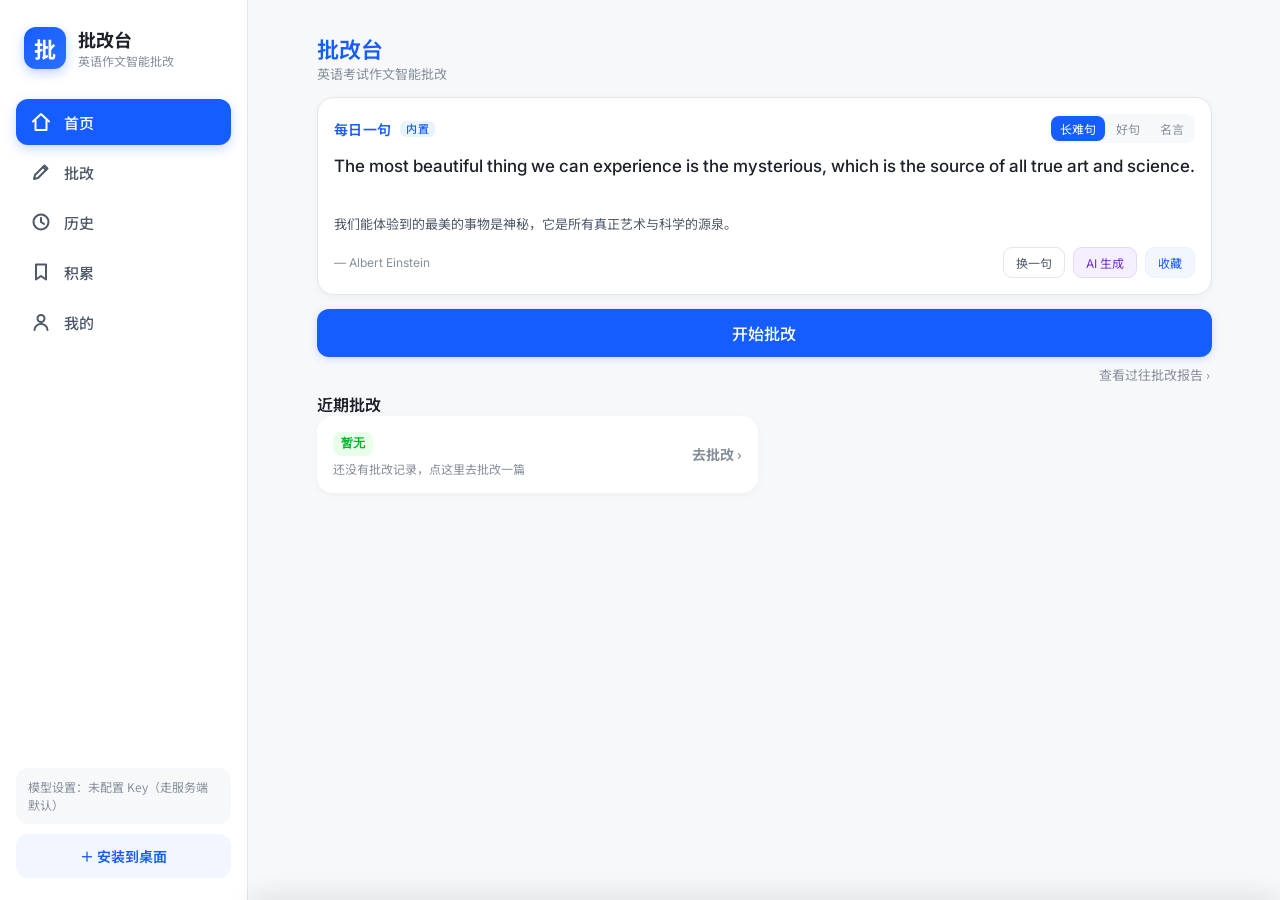
==== commit 7abb5e88: "feat: 首页每日一句（内置精选+AI 生成）+ 修复 PWA 图标 - 每日一句：长难句/好句/名言三分类，内置精选库离线兜底，AI 生成用用户自带 Key 现生成并本地缓存（llm.js 新增 " ====
--- a/index.html
+++ b/index.html
@@ -9,6 +9,7 @@
 <meta name="apple-mobile-web-app-title" content="批改台">
 <title>批改台 · 英语作文智能批改</title>
 <link rel="manifest" href="manifest.webmanifest">
+<link rel="icon" type="image/png" sizes="192x192" href="icon-192.png">
 <link rel="icon" type="image/svg+xml" href="icon.svg">
 <link rel="apple-touch-icon" href="icon-192.png">
 <link rel="preconnect" href="https://fonts.googleapis.com">
@@ -27,6 +28,26 @@
         <div class="app-name">批改台</div>
       </div>
       <div class="sub">英语考试作文智能批改</div>
+      <div class="daily-card" id="dailyCard">
+        <div class="daily-head">
+          <span class="daily-label">每日一句 <em class="daily-src" id="dailySrc"></em></span>
+          <div class="daily-seg" id="dailySeg">
+            <button class="on" data-cat="long">长难句</button>
+            <button data-cat="good">好句</button>
+            <button data-cat="quote">名言</button>
+          </div>
+        </div>
+        <div class="daily-text" id="dailyText"></div>
+        <div class="daily-cn" id="dailyCn"></div>
+        <div class="daily-foot">
+          <span class="daily-author" id="dailyAuthor"></span>
+          <div class="daily-actions">
+            <button class="mini-btn" id="dailyNext">换一句</button>
+            <button class="mini-btn ai" id="dailyAI">AI 生成</button>
+            <button class="mini-btn primary" id="dailySave">收藏</button>
+          </div>
+        </div>
+      </div>
       <div class="cta" id="homeCta">开始批改</div>
       <div class="report-link" id="qcReport">查看过往批改报告 ›</div>
       <div class="section-title">近期批改</div>
@@ -178,5 +199,6 @@
   <script src="js/store.js"></script>
   <script src="js/llm.js"></script>
   <script src="js/app.js"></script>
+  <script src="js/daily.js"></script>
 </body>
 </html>
--- a/css/style.css
+++ b/css/style.css
@@ -434,3 +434,22 @@
     .essay-box{height:240px;}
     .dir-box{height:88px;}
   }
+
+  /* ---------- 首页·每日一句 ---------- */
+  .daily-card{background:var(--card);border:1px solid var(--border);border-radius:16px;padding:16px;margin:14px 0;box-shadow:var(--shadow-card);}
+  .daily-head{display:flex;align-items:center;justify-content:space-between;gap:8px;margin-bottom:10px;}
+  .daily-label{font-size:14px;font-weight:600;color:var(--blue);letter-spacing:.5px;}
+  .daily-src{font-style:normal;font-size:11px;font-weight:500;color:var(--blue);background:var(--chip-blue);border-radius:6px;padding:1px 6px;margin-left:4px;vertical-align:2px;}
+  .daily-seg{display:flex;background:var(--bg);border-radius:10px;padding:2px;gap:2px;}
+  .daily-seg button{font-size:12px;padding:4px 9px;border:none;background:transparent;color:var(--ink-3);border-radius:8px;cursor:pointer;font-family:var(--font);transition:background .12s ease,color .12s ease;}
+  .daily-seg button.on{background:var(--blue);color:#fff;}
+  .daily-text{font-size:17px;line-height:1.6;color:var(--ink);font-weight:500;min-height:54px;}
+  .daily-cn{font-size:13px;line-height:1.5;color:var(--ink-2);margin-top:8px;min-height:18px;}
+  .daily-foot{display:flex;align-items:center;justify-content:space-between;gap:8px;margin-top:12px;flex-wrap:wrap;}
+  .daily-author{font-size:12px;color:var(--ink-3);}
+  .daily-actions{display:flex;gap:8px;flex-wrap:wrap;}
+  .mini-btn{font-size:12px;padding:6px 12px;border:1px solid var(--border);background:var(--card);color:var(--ink-2);border-radius:9px;cursor:pointer;font-family:var(--font);transition:transform .08s ease,background .12s ease;}
+  .mini-btn:active{transform:scale(.97);}
+  .mini-btn:disabled{opacity:.55;cursor:default;}
+  .mini-btn.primary{background:var(--blue-soft);border-color:var(--chip-blue);color:var(--blue);}
+  .mini-btn.ai{background:var(--chip-purple-bg);border-color:#E5D8FF;color:var(--chip-purple);}
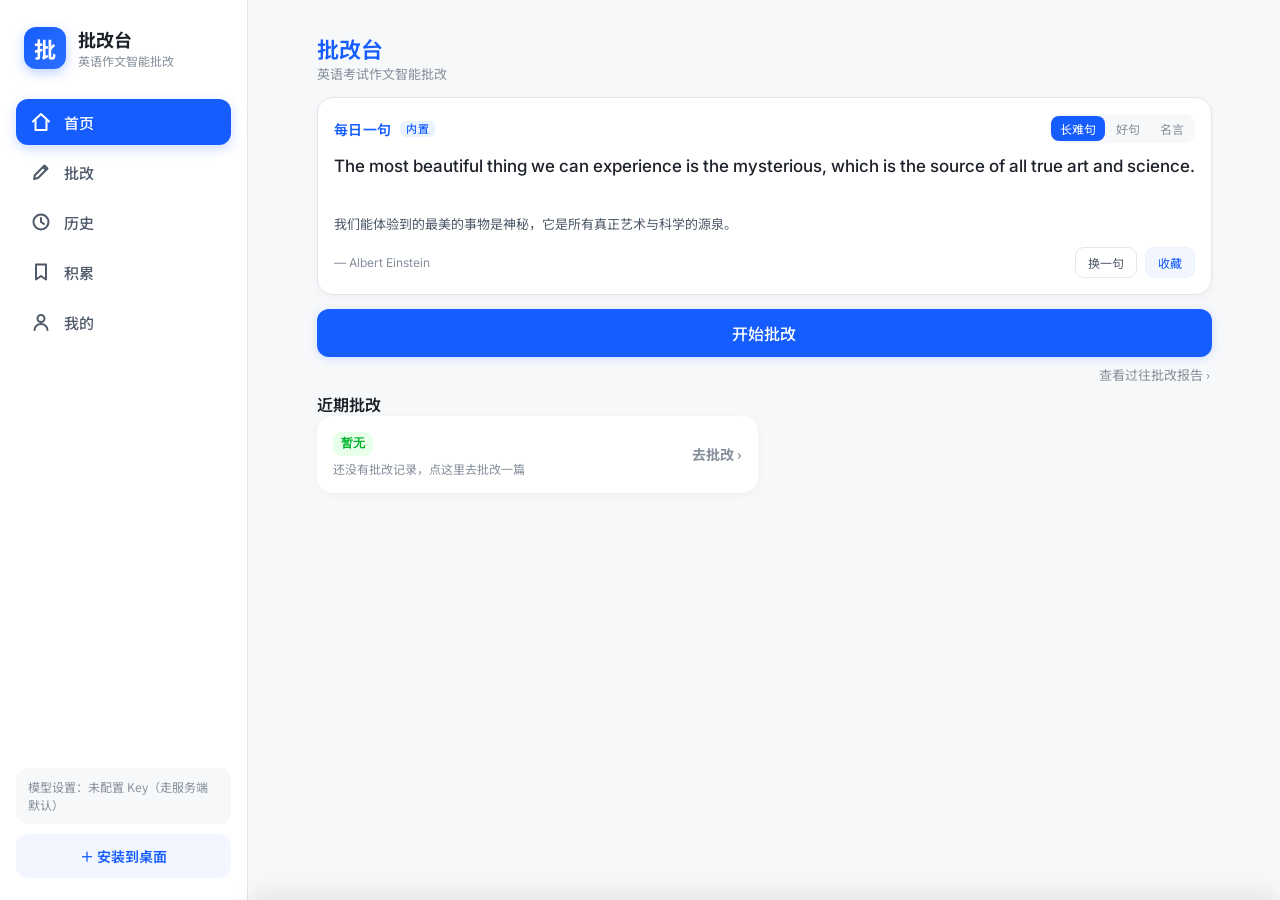
==== commit dc12dbf9: "fix: 每日一句移除独立AI按钮，「换一句」在AI/内置库间切换" ====
--- a/index.html
+++ b/index.html
@@ -43,7 +43,6 @@
           <span class="daily-author" id="dailyAuthor"></span>
           <div class="daily-actions">
             <button class="mini-btn" id="dailyNext">换一句</button>
-            <button class="mini-btn ai" id="dailyAI">AI 生成</button>
             <button class="mini-btn primary" id="dailySave">收藏</button>
           </div>
         </div>
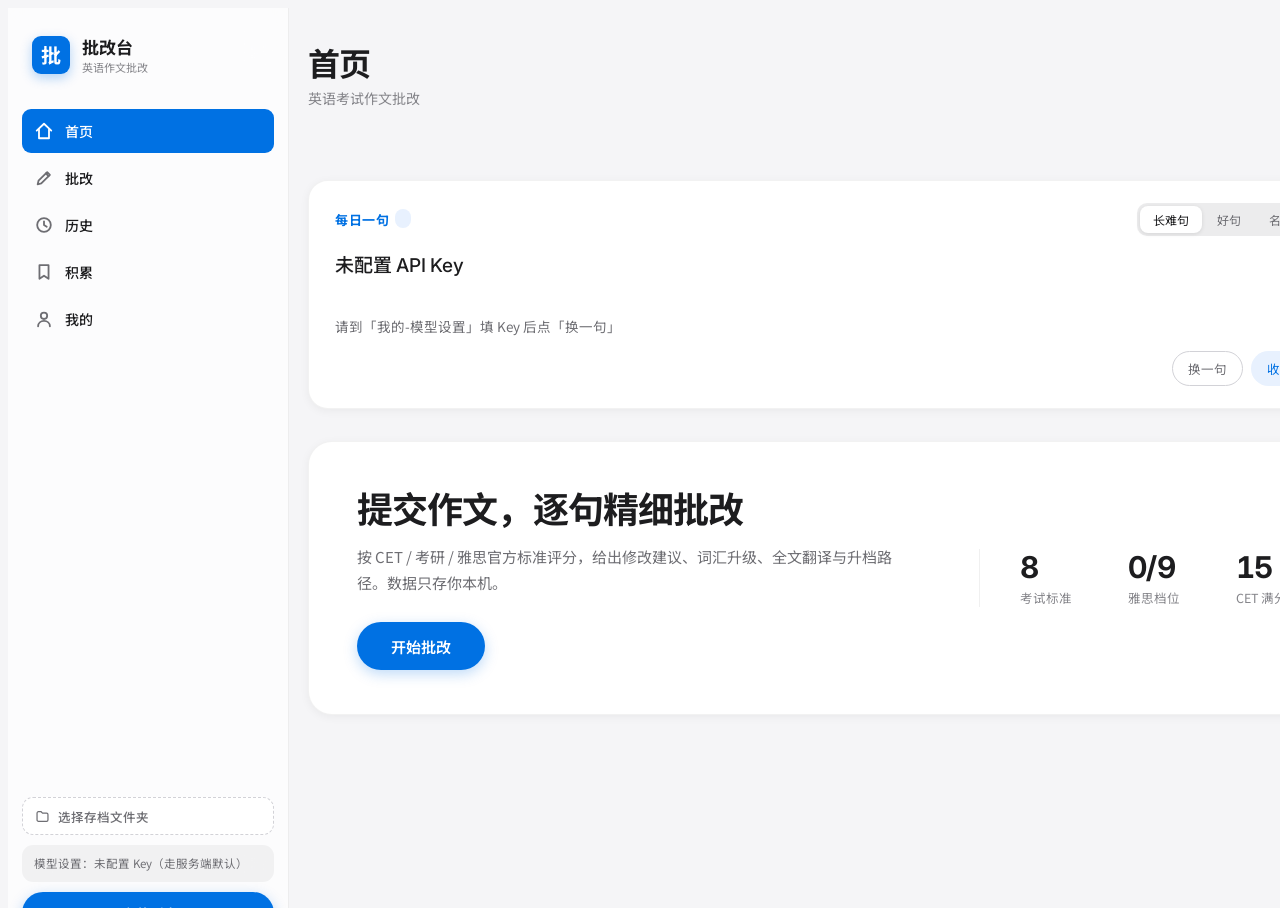
==== commit 85e6c798: "重构：移除手机端，桌面端提升为站点唯一入口；清除页面所有 AI 字样" ====
--- a/index.html
+++ b/index.html
@@ -2,32 +2,34 @@
 <html lang="zh-CN">
 <head>
 <meta charset="UTF-8">
-<meta name="viewport" content="width=device-width, initial-scale=1, viewport-fit=cover">
-<meta name="theme-color" content="#165DFF">
+<meta name="viewport" content="width=device-width, initial-scale=1">
+<meta name="theme-color" content="#14213D">
 <meta name="apple-mobile-web-app-capable" content="yes">
 <meta name="apple-mobile-web-app-status-bar-style" content="default">
 <meta name="apple-mobile-web-app-title" content="批改台">
-<title>批改台 · 英语作文智能批改</title>
+<title>批改台 · 英语作文批改</title>
 <link rel="manifest" href="manifest.webmanifest">
 <link rel="icon" type="image/png" sizes="192x192" href="icon-192.png">
-<link rel="icon" type="image/svg+xml" href="icon.svg">
 <link rel="apple-touch-icon" href="icon-192.png">
 <link rel="preconnect" href="https://fonts.googleapis.com">
 <link rel="preconnect" href="https://fonts.gstatic.com" crossorigin>
 <link href="https://fonts.googleapis.com/css2?family=Inter:wght@400;500;600;700&family=Noto+Sans+SC:wght@400;500;600;700&display=swap" rel="stylesheet">
-
-  <link rel="stylesheet" href="css/style.css">
+<link rel="stylesheet" href="css/style.css">
 </head>
 <body>
-<div class="phone">
+<!-- class="phone" 是 app.js 注入桌面侧边栏的挂载点；桌面版 CSS 将其铺满整个视口 -->
+<div class="phone app-shell">
 
   <!-- ===================== 屏1 首页 ===================== -->
   <section class="screen show" id="s-home" data-active="home">
     <div class="content">
-      <div class="top-row">
-        <div class="app-name">批改台</div>
-      </div>
-      <div class="sub">英语考试作文智能批改</div>
+      <div class="page-head">
+        <div>
+          <div class="page-title">首页</div>
+          <div class="page-sub">英语考试作文批改</div>
+        </div>
+      </div>
+
       <div class="daily-card" id="dailyCard">
         <div class="daily-head">
           <span class="daily-label">每日一句 <em class="daily-src" id="dailySrc"></em></span>
@@ -47,69 +49,103 @@
           </div>
         </div>
       </div>
-      <div class="cta" id="homeCta">开始批改</div>
-      <div class="report-link" id="qcReport">查看过往批改报告 ›</div>
-      <div class="section-title">近期批改</div>
-      <div id="recentList"></div>
+
+      <div class="hero-card">
+        <div class="hero-main">
+          <div class="hero-title">提交作文，逐句精细批改</div>
+          <div class="hero-desc">按 CET / 考研 / 雅思官方标准评分，给出修改建议、词汇升级、全文翻译与升档路径。数据只存你本机。</div>
+          <button class="cta" id="homeCta" style="max-width:200px">开始批改</button>
+        </div>
+        <div class="hero-meta">
+          <div class="hero-stat"><b>8</b><span>考试标准</span></div>
+          <div class="hero-stat"><b>0/9</b><span>雅思档位</span></div>
+          <div class="hero-stat"><b>15</b><span>CET 满分</span></div>
+        </div>
+      </div>
     </div>
   </section>
 
   <!-- ===================== 屏2 新建批改 ===================== -->
   <section class="screen" id="s-new" data-active="review">
     <div class="content">
-      <div class="top-row">
-        <div class="screen-title">新建批改</div>
-        <div class="icon-btn" id="newClose"><svg viewBox="0 0 24 24" fill="none" stroke="currentColor" stroke-width="2" stroke-linecap="round"><path d="M6 6l12 12M18 6L6 18"/></svg></div>
-      </div>
-      <div class="sub">考试标准（单选，决定评分依据与目标字数）</div>
-      <select class="exam-select" id="levelSelect">
-        <option value="CET4" selected>CET-4</option>
-        <option value="CET6">CET-6</option>
-        <option value="考研英一A">考研英语一 · A节</option>
-        <option value="考研英一B">考研英语一 · B节</option>
-        <option value="考研英二A">考研英语二 · A节</option>
-        <option value="考研英二B">考研英语二 · B节</option>
-        <option value="高中">高中</option>
-        <option value="雅思">雅思</option>
-      </select>
-      <div class="screen-title">作文输入</div>
-      <div class="essay-box" id="essayBox">
-        <textarea class="essay-text" id="essayInput">In recent years, online learning has become increasingly popular among college students. It offers flexibility and convenience, allowing learners to access course materials anytime and anywhere. However, it also requires stronger self-discipline to achieve satisfactory academic results.</textarea>
-        <div class="word-count" id="wordCount">0 词</div>
-        <div class="word-target" id="wordTarget"></div>
-      </div>
-      <div class="sub" id="dirHint">题目 / Directions（考研A节必填）</div>
-      <div class="dir-box">
-        <textarea class="dir-text" id="dirInput">Write an essay based on the saying "Actions speak louder than words."</textarea>
-      </div>
-      <div class="cta grade-btn" id="gradeBtn">开始批改</div>
+      <div class="page-head">
+        <div>
+          <div class="page-title">新建批改</div>
+          <div class="page-sub">选择考试标准并粘贴作文，逐句精细批改</div>
+        </div>
+        <button class="icon-btn" id="newClose" title="返回首页"><svg viewBox="0 0 24 24" fill="none" stroke="currentColor" stroke-width="2" stroke-linecap="round"><path d="M6 6l12 12M18 6L6 18"/></svg></button>
+      </div>
+      <div class="new-grid">
+        <div class="card new-main">
+          <div class="card-title">考试标准</div>
+          <div class="sub">单选，决定评分依据与目标字数</div>
+          <select class="exam-select" id="levelSelect" style="width:100%">
+            <option value="CET4" selected>CET-4</option>
+            <option value="CET6">CET-6</option>
+            <option value="考研英一A">考研英语一 · A节</option>
+            <option value="考研英一B">考研英语一 · B节</option>
+            <option value="考研英二A">考研英语二 · A节</option>
+            <option value="考研英二B">考研英语二 · B节</option>
+            <option value="高中">高中</option>
+            <option value="雅思">雅思</option>
+          </select>
+
+          <div class="card-title" style="margin-top:18px">作文输入</div>
+          <div class="essay-box" id="essayBox">
+            <textarea class="essay-text" id="essayInput" placeholder="在这里粘贴或输入你的作文…">In recent years, online learning has become increasingly popular among college students. It offers flexibility and convenience, allowing learners to access course materials anytime and anywhere. However, it also requires stronger self-discipline to achieve satisfactory academic results.</textarea>
+            <div class="word-count" id="wordCount">0 词</div>
+            <div class="word-target" id="wordTarget"></div>
+          </div>
+
+          <div class="sub" id="dirHint">题目 / Directions（选填，填写可提升离题批改准确率）</div>
+          <div class="dir-box">
+            <textarea class="dir-text" id="dirInput" placeholder="可选：题目、Directions 或图表描述"></textarea>
+          </div>
+
+          <button class="cta grade-btn" id="gradeBtn">开始批改</button>
+        </div>
+        <div class="new-side">
+          <div class="card">
+            <div class="card-title">使用说明</div>
+            <div class="guide-step"><b>1.</b> 选择考试标准，决定评分依据与目标字数</div>
+            <div class="guide-step"><b>2.</b> 粘贴作文（可同时填写题目提升切题检测准确率）</div>
+            <div class="guide-step"><b>3.</b> 点击「开始批改」，按官方标准逐句评分</div>
+            <div class="guide-step"><b>4.</b> 结果页可查看修改建议、查词、收藏、导出报告</div>
+          </div>
+          <div class="card" style="margin-top:14px">
+            <div class="card-title">关于模型</div>
+            <div class="desc">批改使用你在「我的-模型设置」中填写的 API Key，请求由你的浏览器直连模型厂商，数据不出本机。</div>
+          </div>
+        </div>
+      </div>
     </div>
   </section>
 
   <!-- ===================== 屏3 批改结果 ===================== -->
   <section class="screen" id="s-result" data-active="review">
     <div class="content">
-      <div class="top-row">
-        <div class="screen-title">批改结果</div>
-        <div class="icon-btn" id="resultClose"><svg viewBox="0 0 24 24" fill="none" stroke="currentColor" stroke-width="2" stroke-linecap="round"><path d="M6 6l12 12M18 6L6 18"/></svg></div>
+      <div class="page-head">
+        <div>
+          <div class="page-title">批改结果</div>
+          <div class="page-sub" id="resultSub"></div>
+        </div>
+        <button class="icon-btn" id="resultClose" title="返回首页"><svg viewBox="0 0 24 24" fill="none" stroke="currentColor" stroke-width="2" stroke-linecap="round"><path d="M6 6l12 12M18 6L6 18"/></svg></button>
       </div>
       <div id="resultBody">
         <div class="card"><div class="desc">尚无批改结果，请先在「新建批改」提交作文。</div></div>
       </div>
-      <div class="dual-cta">
-        <button class="cta-primary" id="genReport">生成报告</button>
-        <button class="cta-primary" id="againBtn">再改一篇</button>
-      </div>
     </div>
   </section>
 
   <!-- ===================== 屏4 历史记录 ===================== -->
   <section class="screen" id="s-history" data-active="history">
     <div class="content">
-      <div class="top-row">
-        <div class="screen-title">历史记录</div>
-      </div>
-      <!-- 批改任务列表（异步：提交即返回，后台批改，完成后此处查看，按时间新→旧全量列出） -->
+      <div class="page-head">
+        <div>
+          <div class="page-title">历史记录</div>
+          <div class="page-sub">提交即返回，后台批改，完成后在此查看</div>
+        </div>
+      </div>
       <div id="taskList"></div>
       <div class="empty" id="taskEmpty" hidden>
         <svg viewBox="0 0 44 44" fill="none" stroke="currentColor" stroke-width="2" stroke-linecap="round" stroke-linejoin="round"><path d="M14 22h16"/><path d="M22 14v16"/><rect x="7" y="9" width="30" height="26" rx="6"/></svg>
@@ -118,63 +154,79 @@
     </div>
   </section>
 
-  <!-- ===================== 屏5 报告预览 ===================== -->
-  <section class="screen" id="s-report" data-active="history">
-    <div class="content">
-      <div class="top-row">
-        <div class="screen-title">批改报告</div>
-        <div class="icon-btn" id="reportDownload"><svg viewBox="0 0 24 24" fill="none" stroke="currentColor" stroke-width="2" stroke-linecap="round" stroke-linejoin="round"><path d="M12 3v12M7 11l5 5 5-5"/><path d="M4 19h16"/></svg></div>
-      </div>
-      <div id="reportBody"></div>
-    </div>
-  </section>
-
   <!-- ===================== 屏6 我的 ===================== -->
   <section class="screen" id="s-mine" data-active="mine">
     <div class="content">
-      <div class="screen-title" style="align-self:flex-start">我的</div>
-      <!-- 模型设置（BYOK：使用者填自己的 API Key，各自承担额度，分发不暴露他人 Key） -->
-      <div class="card model-settings">
-        <div class="ms-title">模型设置</div>
-        <div class="ms-tip">填写你自己的 API Key，批改与取词将使用你的额度；留空则使用服务端默认配置。</div>
-        <label class="ms-label">模型服务商</label>
-        <div class="seg" id="llmVendor" style="margin:0 0 10px">
-          <button class="on" data-vendor="deepseek">DeepSeek</button>
-          <button data-vendor="custom">自定义</button>
-        </div>
-        <label class="ms-label">API Key</label>
-        <input class="token-input" id="llmKey" type="password" placeholder="sk-…" style="margin-bottom:10px" autocomplete="off">
-        <div class="ms-tip" style="margin:-6px 0 10px">DeepSeek 密钥：platform.deepseek.com → API Keys 页面获取（sk- 开头）。</div>
-        <div id="llmCustom" hidden>
-          <div class="ms-tip" style="margin:-2px 0 6px">请输入兼容 OpenAI 格式的接口地址和密钥</div>
-          <label class="ms-label">Base URL</label>
-          <input class="token-input" id="llmBase" placeholder="https://api.deepseek.com/chat/completions" style="margin-bottom:10px" autocomplete="off">
-          <label class="ms-label">模型名</label>
-          <input class="token-input" id="llmModel" placeholder="deepseek-v4-flash" style="margin-bottom:10px" autocomplete="off">
-        </div>
-        <button class="cta-primary" id="llmSave" style="width:100%">保存设置</button>
-      </div>
-      <div class="ms-tip" style="margin-top:12px">本地部署工具：批改记录仅存本机（data/tasks.json），API Key 仅存本浏览器（localStorage），不随包分发。</div>
+      <div class="page-head">
+        <div>
+          <div class="page-title">我的</div>
+          <div class="page-sub">模型设置 · 本地数据</div>
+        </div>
+      </div>
+      <div class="mine-wrap">
+        <div class="card model-settings">
+          <div class="ms-title">模型设置</div>
+          <div class="ms-tip">填写你自己的 API Key，批改与取词将使用你的额度；Key 仅存你本机浏览器，不会上传。</div>
+          <label class="ms-label">模型服务商</label>
+          <div class="seg" id="llmVendor" style="margin:0 0 10px">
+            <button class="on" data-vendor="deepseek">DeepSeek</button>
+            <button data-vendor="custom">自定义</button>
+          </div>
+          <label class="ms-label">API Key</label>
+          <input class="token-input" id="llmKey" type="password" placeholder="sk-…" style="margin-bottom:10px" autocomplete="off">
+          <div class="ms-tip" style="margin:-6px 0 10px">DeepSeek 密钥：platform.deepseek.com → API Keys 页面获取（sk- 开头）。</div>
+          <div id="llmCustom" hidden>
+            <div class="ms-tip" style="margin:-2px 0 6px">请输入兼容标准对话接口格式的地址与密钥</div>
+            <label class="ms-label">Base URL</label>
+            <input class="token-input" id="llmBase" placeholder="https://api.deepseek.com/chat/completions" style="margin-bottom:10px" autocomplete="off">
+            <label class="ms-label">模型名</label>
+            <input class="token-input" id="llmModel" placeholder="deepseek-v4-flash" style="margin-bottom:10px" autocomplete="off">
+          </div>
+          <button class="cta-primary" id="llmSave" style="width:100%">保存设置</button>
+        </div>
+        <div class="card" style="margin-top:14px">
+          <div class="card-title">本地存档</div>
+          <div class="desc" id="storeModeDesc">存储模式：检测中…</div>
+          <div class="store-actions">
+            <button class="mini-btn primary" id="chooseFolderBtn">选择存档文件夹</button>
+            <button class="mini-btn" id="importJsonBtn">导入 JSON 备份</button>
+            <input type="file" id="importFile" accept=".json,application/json" hidden>
+          </div>
+          <div class="ms-tip" style="margin-top:10px">历史记录以 history.json 保存你选择的文件夹中；换浏览器/清数据后若看不到，点「选择存档文件夹」重新关联即可读回，或直接「导入 JSON 备份」。</div>
+        </div>
+      </div>
     </div>
   </section>
 
   <!-- ===================== 屏7 好词好句本 ===================== -->
   <section class="screen" id="s-vocab" data-active="vocab">
     <div class="content">
-      <div class="top-row">
-        <div class="screen-title">好词好句本</div>
-        <div class="icon-btn vocab-export-btn" id="vocabExport"><svg viewBox="0 0 24 24" fill="none" stroke="currentColor" stroke-width="2" stroke-linecap="round" stroke-linejoin="round"><path d="M12 3v12M7 11l5 5 5-5"/><path d="M4 19h16"/></svg><span>导出</span></div>
-      </div>
-      <div class="sub">收藏的单词与句子，按考试归类，可导出复习</div>
+      <div class="page-head">
+        <div>
+          <div class="page-title">好词好句本</div>
+          <div class="page-sub">收藏的单词与句子，可导出复习</div>
+        </div>
+        <div class="vocab-head-actions">
+          <div class="seg vocab-seg" id="vocabFilter">
+            <button class="on" data-filter="all">全部</button>
+            <button data-filter="word">单词</button>
+            <button data-filter="sentence">句子</button>
+          </div>
+          <button class="vocab-export-btn" id="vocabExport"><svg viewBox="0 0 24 24" fill="none" stroke="currentColor" stroke-width="2" stroke-linecap="round" stroke-linejoin="round"><path d="M12 3v12M7 11l5 5 5-5"/><path d="M4 19h16"/></svg><span>导出</span></button>
+        </div>
+      </div>
       <div id="vocabBody"></div>
     </div>
   </section>
 
-  <!-- 底部弹层（纠错 / 取词 共用） -->
+  <!-- 底部弹层（纠错 / 取词共用；桌面版显示为居中弹窗） -->
   <div class="sheet-mask" id="sheetMask"></div>
   <div class="sheet" id="sheet"></div>
 
-  <!-- 评分标准改为「页内可折叠区块」，嵌入各结果屏内（见 .std-section），不再使用底部面板 -->
+  <!-- 右键翻译菜单（在 s-result 划选英文后右键触发） -->
+  <div class="ctx-menu" id="ctxMenu" hidden>
+    <button class="ctx-item" id="ctxTranslate">翻译此句</button>
+  </div>
 
   <!-- 加载遮罩 -->
   <div class="loading" id="loading"><div class="loading-box"><div class="spinner"></div><div class="loading-text">批改中…</div></div></div>
@@ -199,5 +251,57 @@
   <script src="js/llm.js"></script>
   <script src="js/app.js"></script>
   <script src="js/daily.js"></script>
+  <script>
+    // 桌面版专属增强
+    (function(){
+      // 首页横幅按钮 → 新建批改（app.js 已全局暴露 showScreen）
+      var hc = document.getElementById('homeCta');
+      if(hc) hc.addEventListener('click', function(){ showScreen('s-new'); });
+
+      // 「我的-本地存档」：存储模式显示 / 重新选择文件夹 / 导入 JSON 备份
+      function updateStoreMode(){
+        var el = document.getElementById('storeModeDesc');
+        if(!el) return;
+        var mode = (window.Store && Store.isFileMode()) ? '本地文件夹（history.json / vocab.json / settings.json）' : '浏览器 IndexedDB（未关联文件夹）';
+        el.textContent = '存储模式：' + mode;
+      }
+      var cfb = document.getElementById('chooseFolderBtn');
+      if(cfb) cfb.addEventListener('click', function(){
+        if(!window.Store) return;
+        Store.chooseFolder().then(function(ok){
+          updateStoreMode();
+          if(typeof renderVocab==='function') renderVocab();
+          if(typeof refreshTasks==='function') refreshTasks();
+          if(typeof renderRecent==='function') renderRecent();
+          var t=document.getElementById('toast'), tt=document.getElementById('toastText');
+          if(t&&tt){ tt.textContent = ok ? '已连接存档文件夹并读取数据' : '未选择文件夹（仍用浏览器本地存储）'; t.classList.add('show'); setTimeout(function(){t.classList.remove('show');},2600); }
+        });
+      });
+      var ib = document.getElementById('importJsonBtn');
+      var ipt = document.getElementById('importFile');
+      if(ib && ipt){
+        ib.addEventListener('click', function(){ ipt.click(); });
+        ipt.addEventListener('change', function(){
+          var f = ipt.files && ipt.files[0];
+          if(!f) return;
+          f.text().then(function(text){
+            var r = window.Store ? Store.importFromJSON(text) : {ok:false,error:'store 未初始化'};
+            var t=document.getElementById('toast'), tt=document.getElementById('toastText');
+            if(t&&tt){
+              tt.textContent = r.ok ? ('已导入：历史 '+r.history+' 条 · 词句 '+r.vocab+' 条'+(r.settings?' · 设置':'')+'，可到历史/积累查看') : ('导入失败：'+(r.error||'未知错误'));
+              t.classList.add('show'); setTimeout(function(){t.classList.remove('show');},3200);
+            }
+            if(r.ok){
+              if(typeof renderVocab==='function') renderVocab();
+              if(typeof refreshTasks==='function') refreshTasks();
+              if(typeof renderRecent==='function') renderRecent();
+            }
+            ipt.value='';
+          });
+        });
+      }
+      updateStoreMode();
+    })();
+  </script>
 </body>
 </html>
--- a/css/style.css
+++ b/css/style.css
@@ -1,455 +1,456 @@
-
-  :root{
-    --bg:#F7F8FA;
-    --blue:#165DFF;
-    --blue-dark:#0A3D91;
-    --blue-soft:#F2F7FF;
-    --card:#FFFFFF;
-    --border:#E5E6EB;
-    --chip-blue:#E8F3FF;
-    --chip-purple-bg:#F5F0FF;
-    --chip-purple:#722ED1;
-    --ink:#1D2129;
-    --ink-2:#4E5969;
-    --ink-3:#86909C;
-    --gray:#C9CDD4;
-    --green:#00B42A;
-    --green-bg:#E8FFEA;
-    --warn:#FF7D00;
-    --warn-bg:#FFF7E8;
-    --red:#F53F3F;
-    --red-bg:#FFECE8;
-    --grad:linear-gradient(135deg,#165DFF 0%,#2B70FF 100%);
-    --shadow-card:0 2px 8px rgba(0,0,0,.04);
-    --shadow-modal:0 8px 24px rgba(0,0,0,.12);
-    --font:'Inter','Noto Sans SC',-apple-system,BlinkMacSystemFont,'PingFang SC','Microsoft YaHei',sans-serif;
-  }
-  *{box-sizing:border-box;margin:0;padding:0;-webkit-tap-highlight-color:transparent;}
-  html,body{height:100%;}
-  body{
-    font-family:var(--font);
-    background:#EEF1F5;
-    display:flex;align-items:center;justify-content:center;
-    min-height:100vh;color:var(--ink);
-  }
-  /* ---------- 手机外壳 ---------- */
-  .phone{
-    position:relative;width:390px;height:844px;
-    background:var(--bg);border-radius:44px;overflow:hidden;
-    box-shadow:0 24px 70px rgba(16,33,68,.28),0 2px 8px rgba(16,33,68,.12);
-    border:1px solid rgba(16,33,68,.06);
-  }
-  .screen{display:none;position:absolute;inset:0;flex-direction:column;background:var(--bg);}
-  .screen.show{display:flex;}
-
-  /* ---------- 状态栏 ---------- */
-  .statusbar{
-    flex:none;height:62px;display:flex;align-items:center;justify-content:space-between;
-    padding:0 20px;background:var(--bg);
-  }
-  .statusbar .time{font-size:15px;font-weight:600;color:var(--ink);font-family:'Inter',sans-serif;}
-  .statusbar .battery{width:22px;height:12px;}
-
-  /* ---------- 内容区（左右统一 20px 安全边距） ---------- */
-  .content{flex:1;overflow-y:auto;padding:20px;background:var(--bg);-webkit-overflow-scrolling:touch;}
-  .content::-webkit-scrollbar{width:0;}
-
-  /* ---------- 点击按压反馈 ---------- */
-  .cta,.cta-primary,.cta-secondary,.quick-card,.chip,
-  .recent-card,.history-card,.tab,.icon-btn,.seg button,.grade-btn,.list-card .history-card,.vocab-item{transition:transform .08s ease,opacity .08s ease,background .08s ease;-webkit-tap-highlight-color:transparent;}
-  .cta:active,.cta-primary:active{transform:scale(0.98);filter:brightness(.92);}
-  .cta-secondary:active{transform:scale(0.98);background:var(--blue-soft);}
-  .quick-card:active{transform:scale(0.97);}
-  .chip:active{transform:scale(0.97);}
-  .recent-card:active,.history-card:active{transform:scale(0.98);}
-  .tab:active{opacity:.85;}
-  .icon-btn:active{transform:scale(0.9);}
-  .seg button:active{opacity:.8;}
-
-  /* ---------- 通用文字/组件 ---------- */
-  .top-row{display:flex;align-items:center;justify-content:space-between;}
-  .app-name{font-size:22px;font-weight:600;color:var(--blue);font-family:'Noto Sans SC',sans-serif;}
-  .screen-title{font-size:22px;font-weight:600;color:var(--ink);font-family:'Noto Sans SC',sans-serif;}
-  .icon-btn{width:40px;height:40px;color:var(--ink-3);display:flex;align-items:center;justify-content:center;border-radius:8px;}
-  .icon-btn:active{background:var(--blue-soft);}
-  .icon-btn svg{width:22px;height:22px;}
-  .sub{font-size:13px;color:var(--ink-3);font-family:'Noto Sans SC',sans-serif;}
-
-  /* 主按钮：48px 高、12px 圆角、字重 500 */
-  .cta{background:var(--blue);color:#fff;border-radius:12px;height:48px;display:flex;align-items:center;justify-content:center;
-    font-size:16px;font-weight:500;font-family:'Noto Sans SC',sans-serif;cursor:pointer;border:none;margin-top:4px;
-    box-shadow:0 2px 8px rgba(22,93,255,.18);}
-
-  .report-link{font-size:13px;color:var(--ink-3);text-align:right;cursor:pointer;font-family:'Noto Sans SC',sans-serif;padding:8px 2px;-webkit-tap-highlight-color:transparent;}
-  .report-link:active{color:var(--blue);}
-  .quick-card{flex:1;background:var(--card);border:none;border-radius:16px;padding:18px;box-shadow:var(--shadow-card);
-    display:flex;flex-direction:column;align-items:center;gap:10px;}
-  .qc-icon{width:28px;height:28px;color:var(--blue);}
-  .qc-icon svg{width:100%;height:100%;}
-  .qc-text{font-size:13px;font-weight:500;color:var(--ink-2);font-family:'Noto Sans SC',sans-serif;}
-
-  .section-title{font-size:16px;font-weight:600;color:var(--ink);font-family:'Noto Sans SC',sans-serif;}
-
-  /* 近期卡（首页独立卡）；历史卡/收藏卡在整体列表容器内用分割线 */
-  .recent-card{background:var(--card);border:none;border-radius:16px;padding:16px;box-shadow:var(--shadow-card);
-    display:flex;align-items:center;justify-content:space-between;}
-  .rc-left{display:flex;flex-direction:column;gap:4px;}
-  .hc-left{display:flex;flex-direction:column;gap:4px;}
-  /* 考试类标签：浅绿底 + 绿字（统一 24px 高、8px 内边距、12px 字号） */
-  .chip-label{background:var(--green-bg);color:var(--green);border-radius:8px;padding:0 8px;height:24px;display:inline-flex;align-items:center;
-    font-size:12px;font-weight:600;font-family:'Inter',sans-serif;align-self:flex-start;}
-  .rc-meta,.hc-meta{font-size:12px;color:var(--ink-3);font-family:'Noto Sans SC',sans-serif;}
-  .hc-preview{font-size:12px;color:var(--gray);font-family:'Noto Sans SC',sans-serif;overflow:hidden;text-overflow:ellipsis;white-space:nowrap;max-width:248px;margin-top:2px;}
-  .rc-right,.hc-right{display:flex;flex-direction:column;align-items:center;gap:2px;}
-  .rc-score,.hc-score{font-size:20px;font-weight:700;color:var(--blue);font-family:'Inter',sans-serif;font-variant-numeric:tabular-nums;}
-  .rc-band,.hc-band{font-size:11px;color:var(--ink-3);font-family:'Noto Sans SC',sans-serif;}
-  /* 任务列表（异步批改）状态 */
-  .task-card{width:100%;cursor:pointer;}
-  .task-card.running .hc-left{opacity:.72;}
-  .task-state{font-size:12px;font-weight:600;font-family:'Noto Sans SC',sans-serif;text-align:right;line-height:17px;}
-  .task-state.running{color:var(--blue);}
-  .task-state.done{color:var(--green);}
-  .task-state.done b{font-size:15px;font-variant-numeric:tabular-nums;}
-  .task-state.failed{color:var(--red);font-size:11px;font-weight:500;max-width:150px;}
-  /* 失败任务卡：友好文案 + 重试 + 技术详情 */
-  .task-fail-box{width:100%;display:flex;flex-direction:column;gap:8px;margin-top:10px;padding-top:10px;border-top:1px dashed #E5E6EB;}
-  .task-fail-box .task-state{text-align:left;max-width:100%;}
-  .task-fail-actions{display:flex;align-items:center;gap:12px;}
-  .task-retry{background:var(--blue);color:#fff;border:none;border-radius:8px;height:32px;padding:0 14px;font-size:12px;font-weight:600;font-family:'Noto Sans SC',sans-serif;cursor:pointer;}
-  .task-retry.ghost{background:var(--card);color:var(--blue);border:1px solid var(--border);}
-  .task-retry:active{filter:brightness(.92);}
-  .task-detail{font-size:11px;color:var(--ink-3);font-family:'Noto Sans SC',sans-serif;}
-  .task-detail summary{cursor:pointer;color:var(--ink-3);}
-  .task-detail[open] summary{margin-bottom:4px;}
-  .task-detail-body{background:#F8F9FA;border:1px solid var(--border);border-radius:8px;padding:8px 10px;color:var(--ink-3);font-size:11px;line-height:16px;word-break:break-all;font-family:'Inter','Noto Sans SC',sans-serif;}
-  /* 整体列表容器（历史/好词本）：一个白容器 + 1px 极淡分割线 */
-  .list-card{background:var(--card);border-radius:16px;box-shadow:var(--shadow-card);overflow:hidden;}
-  .list-card .history-card,.list-card .vocab-item{background:transparent;border:none;box-shadow:none;border-radius:0;border-bottom:1px solid #F2F3F5;margin-bottom:0;}
-  .list-card .history-card:last-child,.list-card .vocab-item:last-child{border-bottom:none;}
-  .empty{color:var(--gray);font-size:14px;text-align:center;padding:48px 20px;line-height:22px;font-family:'Noto Sans SC',sans-serif;}
-  .empty svg{width:44px;height:44px;margin-bottom:10px;color:var(--gray);}
-  /* 通用输入框（16px 圆角、聚焦 3px 光晕） */
-  .token-input{width:100%;height:44px;border:1px solid #E5E6EB;border-radius:16px;padding:0 14px;font-size:14px;outline:none;font-family:'Inter','Noto Sans SC',sans-serif;background:#fff;transition:border-color .15s ease,box-shadow .15s ease;}
-  .token-input:focus{border-color:var(--blue);box-shadow:0 0 0 3px rgba(22,93,255,.1);}
-  /* 模型设置（BYOK） */
-  .model-settings{padding:16px;display:flex;flex-direction:column;background:var(--card);border:none;border-radius:16px;box-shadow:var(--shadow-card);}
-  .ms-title{font-size:15px;font-weight:600;color:var(--ink);font-family:'Noto Sans SC',sans-serif;}
-  .ms-tip{font-size:12px;color:var(--ink-3);line-height:18px;margin:4px 0 10px;font-family:'Noto Sans SC',sans-serif;}
-  .ms-label{font-size:12px;color:var(--ink-2);margin:6px 0 4px;font-family:'Noto Sans SC',sans-serif;}
-
-  /* 考试标准单选下拉 */
-  .exam-select{width:100%;height:46px;border:1px solid #E5E6EB;border-radius:16px;padding:0 14px;
-    font-size:14px;font-weight:500;color:var(--ink);font-family:'Noto Sans SC',sans-serif;background:#fff;
-    appearance:none;-webkit-appearance:none;cursor:pointer;transition:border-color .15s ease,box-shadow .15s ease;
-    background-image:url("data:image/svg+xml,%3Csvg xmlns='http://www.w3.org/2000/svg' width='14' height='14' viewBox='0 0 24 24' fill='none' stroke='%2386909C' stroke-width='2' stroke-linecap='round' stroke-linejoin='round'%3E%3Cpath d='M6 9l6 6 6-6'/%3E%3C/svg%3E");
-    background-repeat:no-repeat;background-position:right 14px center;}
-  .exam-select:focus{outline:none;border-color:var(--blue);box-shadow:0 0 0 3px rgba(22,93,255,.1);}
-
-  /* 分段控制器（阅读视图/逐句卡片、模型服务商） */
-  .seg{background:#EFF1F4;border-radius:12px;padding:4px;height:40px;display:flex;}
-  .seg button{flex:1;border:none;background:transparent;border-radius:8px;font-size:14px;font-weight:500;
-    font-family:'Noto Sans SC',sans-serif;cursor:pointer;color:var(--ink-3);transition:background .15s ease,color .15s ease;}
-  .seg button.on{background:var(--blue);color:#fff;}
-
-  /* 输入框（textarea 复用，16px 圆角） */
-  .essay-box{background:#fff;border:1px solid #E5E6EB;border-radius:16px;padding:12px;height:150px;
-    display:flex;flex-direction:column;gap:8px;transition:border-color .15s ease,box-shadow .15s ease;}
-  .essay-box:focus-within{border-color:var(--blue);box-shadow:0 0 0 3px rgba(22,93,255,.1);}
-  .essay-text,.dir-text{border:none;outline:none;background:transparent;resize:none;width:100%;
-    font-family:inherit;color:inherit;line-height:1.6;font-size:16px;}
-  .essay-text{flex:1;color:var(--ink-2);}
-  .word-count{font-size:12px;font-weight:500;color:var(--ink-3);font-family:'Inter',sans-serif;align-self:flex-end;transition:color .15s ease;font-variant-numeric:tabular-nums;}
-  .word-count.low{color:var(--warn);font-weight:700;}
-  .word-count.ok{color:var(--green);font-weight:700;}
-  .word-count.high{color:var(--red);font-weight:700;}
-  .word-target{font-size:11px;color:var(--ink-3);font-family:'Noto Sans SC',sans-serif;align-self:flex-end;margin-top:-4px;}
-  .dir-box{background:#fff;border:1px solid #E5E6EB;border-radius:16px;padding:12px;height:72px;
-    display:flex;align-items:stretch;transition:border-color .15s ease,box-shadow .15s ease;}
-  .dir-box:focus-within{border-color:var(--blue);box-shadow:0 0 0 3px rgba(22,93,255,.1);}
-  .dir-text{color:var(--ink-2);font-size:14px;line-height:1.5;}
-
-  /* 通用卡片（无边框，靠阴影分层） */
-  .card{background:var(--card);border:none;border-radius:16px;padding:16px;display:flex;flex-direction:column;box-shadow:var(--shadow-card);}
-  .card-title{font-size:14px;font-weight:600;color:var(--ink);font-family:'Noto Sans SC',sans-serif;}
-  .desc{font-size:13px;line-height:1.5;color:var(--ink-2);font-family:'Noto Sans SC',sans-serif;}
-  .source{font-size:11px;color:var(--ink-3);font-family:'Noto Sans SC',sans-serif;}
-
-  /* 分数 hero 卡：柔和同色系渐变 */
-  .score-card{background:var(--grad);border-radius:16px;padding:20px;display:flex;align-items:center;justify-content:space-between;
-    box-shadow:0 6px 16px rgba(22,93,255,.22);}
-  .score-card .info-btn{position:static;background:rgba(255,255,255,.2);color:#fff;border-radius:50%;width:24px;height:24px;
-    display:inline-flex;align-items:center;justify-content:center;font-size:12px;font-weight:700;flex:none;border:none;cursor:pointer;}
-  .sc-left{display:flex;flex-direction:column;gap:4px;}
-  .sc-tag{background:rgba(255,255,255,.2);color:#fff;border-radius:8px;padding:2px 8px;height:22px;display:inline-flex;align-items:center;
-    font-size:12px;font-weight:600;font-family:'Inter',sans-serif;align-self:flex-start;}
-  .sc-score{font-size:30px;font-weight:700;color:#fff;font-family:'Inter',sans-serif;font-variant-numeric:tabular-nums;line-height:1.2;}
-  .sc-band{font-size:13px;font-weight:500;color:rgba(255,255,255,.8);font-family:'Noto Sans SC',sans-serif;}
-  .sc-right{display:flex;flex-direction:column;align-items:center;gap:2px;}
-  .sc-cap{font-size:11px;color:rgba(255,255,255,.8);font-family:'Noto Sans SC',sans-serif;}
-  .sc-conv{font-size:24px;font-weight:700;color:#fff;font-family:'Inter',sans-serif;font-variant-numeric:tabular-nums;}
-
-  .diag-item{font-size:12px;color:var(--ink-2);font-family:'Noto Sans SC',sans-serif;}
-  .issue{display:flex;align-items:flex-start;gap:10px;}
-  .dot{flex:none;width:8px;height:8px;border-radius:4px;margin-top:5px;}
-  .issue-text{font-size:12px;line-height:18px;color:var(--ink-2);font-family:'Noto Sans SC',sans-serif;}
-
-  .vocab-row{display:flex;align-items:center;justify-content:space-between;}
-  .vocab-old{font-size:13px;color:var(--ink-2);font-family:'Inter',sans-serif;}
-  .vocab-arrow{font-size:13px;color:var(--gray);font-family:'Inter',sans-serif;}
-  .vocab-new{font-size:13px;font-weight:600;color:var(--blue);font-family:'Inter',sans-serif;}
-
-  .path-card{background:var(--chip-blue);border-radius:12px;padding:16px;display:flex;flex-direction:column;gap:8px;}
-
-  .dual-cta{display:flex;gap:12px;}
-  .cta-primary{flex:1;background:var(--blue);color:#fff;border-radius:12px;height:48px;display:flex;align-items:center;justify-content:center;
-    font-size:15px;font-weight:500;font-family:'Noto Sans SC',sans-serif;cursor:pointer;border:none;box-shadow:0 2px 8px rgba(22,93,255,.16);}
-  .cta-secondary{flex:1;background:var(--card);color:var(--blue);border:1px solid var(--blue);border-radius:12px;height:48px;
-    display:flex;align-items:center;justify-content:center;font-size:15px;font-weight:500;font-family:'Noto Sans SC',sans-serif;cursor:pointer;}
-
-  /* 成功横幅 */
-  .banner{background:var(--green-bg);border-radius:12px;padding:14px;display:flex;align-items:center;gap:10px;}
-  .banner svg{width:24px;height:24px;color:var(--green);flex:none;}
-  .banner span{font-size:14px;font-weight:500;color:var(--green);font-family:'Noto Sans SC',sans-serif;}
-
-  /* 报告卡 */
-  .report-card{background:var(--card);border:none;border-radius:16px;padding:16px;display:flex;flex-direction:column;gap:12px;box-shadow:var(--shadow-card);}
-
-  /* 逐句批改 */
-  .sent-block{display:flex;flex-direction:column;gap:10px;}
-  .sent-card{border-top:1px solid #F2F3F5;padding-top:10px;display:flex;flex-direction:column;gap:6px;}
-  .sent-card:first-of-type{border-top:none;padding-top:0;}
-  .sent-head{display:flex;align-items:center;gap:8px;}
-  .sent-idx{font-size:12px;font-weight:600;color:var(--blue);font-family:'Inter',sans-serif;min-width:20px;}
-  .sent-flag{font-size:11px;padding:0 8px;height:22px;display:inline-flex;align-items:center;border-radius:8px;font-family:'Noto Sans SC',sans-serif;}
-  .sent-flag.ok{background:var(--green-bg);color:var(--green);}
-  .sent-flag.bad{background:var(--red-bg);color:var(--red);}
-  .sent-orig{font-size:15px;line-height:1.6;color:var(--ink);font-family:'Inter',sans-serif;}
-  .sent-fix{font-size:14px;line-height:1.6;color:var(--green);font-family:'Inter',sans-serif;background:var(--green-bg);border-radius:8px;padding:6px 10px;}
-  .fix-label{font-weight:600;margin-right:6px;color:var(--green);}
-  .sent-issue{font-size:12px;line-height:18px;color:var(--ink-2);font-family:'Noto Sans SC',sans-serif;display:flex;gap:6px;align-items:flex-start;}
-  .issue-tag{flex:none;font-size:10px;font-weight:600;color:#fff;background:var(--warn);border-radius:6px;padding:1px 6px;font-family:'Noto Sans SC',sans-serif;}
-  .issue-tag.major{background:var(--red);}
-  .issue-tag.minor{background:var(--warn);}
-  .sent-tip{font-size:12px;line-height:18px;color:var(--blue);background:var(--blue-soft);border-radius:8px;padding:6px 8px;font-family:'Noto Sans SC',sans-serif;display:flex;gap:6px;align-items:flex-start;}
-  .sent-tip .tip-label{flex:none;font-weight:600;}
-
-  /* 报告卡 */
-  .rep-top{display:flex;align-items:center;justify-content:space-between;}
-  .rep-left{display:flex;flex-direction:column;gap:2px;}
-  .rep-score{font-size:28px;font-weight:700;color:var(--ink);font-family:'Inter',sans-serif;font-variant-numeric:tabular-nums;}
-  .rep-band{font-size:12px;color:var(--ink-3);font-family:'Noto Sans SC',sans-serif;}
-  .rep-right{display:flex;flex-direction:column;align-items:center;gap:1px;}
-  .rep-cap{font-size:10px;color:var(--ink-3);font-family:'Noto Sans SC',sans-serif;}
-  .rep-conv{font-size:20px;font-weight:700;color:var(--blue);font-family:'Inter',sans-serif;font-variant-numeric:tabular-nums;}
-
-  /* 加载遮罩 */
-  .loading{position:absolute;inset:0;background:rgba(247,248,250,.9);display:none;align-items:center;justify-content:center;z-index:50;}
-  .loading-box{display:flex;flex-direction:column;align-items:center;gap:12px;}
-  .spinner{width:36px;height:36px;border:4px solid #E5E6EB;border-top-color:var(--blue);border-radius:50%;animation:spin .8s linear infinite;}
-  @keyframes spin{to{transform:rotate(360deg);}}
-  .loading-text{font-size:13px;color:var(--ink-2);font-family:'Noto Sans SC',sans-serif;}
-
-  /* 轻提示 toast：80% 黑底、12px 圆角、底部 80px */
-  .toast{position:absolute;left:50%;bottom:80px;transform:translateX(-50%);background:rgba(17,17,17,.8);color:#fff;
-    font-size:13px;font-family:'Noto Sans SC',sans-serif;padding:9px 16px;border-radius:12px;z-index:60;opacity:0;
-    transition:opacity .2s ease;pointer-events:auto;white-space:nowrap;max-width:300px;text-align:center;
-    display:flex;align-items:center;gap:6px;}
-  .toast-action{color:#7EB3FF;font-weight:600;cursor:pointer;padding-left:8px;border-left:1px solid rgba(255,255,255,.28);}
-  .toast.show{opacity:1;}
-
-  /* 通用确认弹窗（居中） */
-  .modal-mask{position:absolute;inset:0;background:rgba(17,17,17,.45);display:none;align-items:center;justify-content:center;z-index:90;padding:40px;}
-  .modal-mask.show{display:flex;}
-  .modal-box{width:100%;max-width:320px;background:#fff;border-radius:16px;padding:24px 20px 20px;box-shadow:var(--shadow-modal);display:flex;flex-direction:column;gap:12px;}
-  .modal-title{font-size:16px;font-weight:700;color:var(--ink);font-family:'Noto Sans SC',sans-serif;text-align:center;}
-  .modal-body{font-size:13px;line-height:21px;color:var(--ink-2);font-family:'Noto Sans SC',sans-serif;text-align:center;}
-  .modal-actions{display:flex;gap:10px;margin-top:6px;}
-
-  /* P2 细节：低分指引 / 标准高亮 / 逐句导航 / 导出文字 / Key 校验红框 */
-  .low-tip{background:var(--chip-blue);border-radius:12px;padding:12px 14px;font-size:13px;line-height:20px;color:var(--blue);font-family:'Noto Sans SC',sans-serif;margin-bottom:12px;}
-  .std-row.highlight{background:var(--blue-soft);border-left:3px solid var(--blue);border-radius:8px;padding-left:10px;margin-left:-3px;}
-  .std-row.highlight .std-band{color:var(--blue);}
-  .std-range{color:var(--ink-3);font-weight:500;font-size:11px;font-family:'Inter',sans-serif;}
-  .sent-nav{display:flex;align-items:center;justify-content:space-between;gap:10px;padding:8px 12px;background:#F7F8FA;border-radius:10px;}
-  .sent-nav-btn{background:#fff;border:1px solid var(--border);border-radius:8px;height:32px;padding:0 12px;font-size:12px;font-weight:600;color:var(--blue);font-family:'Noto Sans SC',sans-serif;cursor:pointer;}
-  .sent-nav-btn:active{background:var(--chip-blue);}
-  .sent-nav-idx{font-size:12px;color:var(--ink-2);font-family:'Inter',sans-serif;font-weight:600;}
-  .vocab-export-btn{width:auto;height:40px;padding:0 12px;gap:4px;font-size:12px;font-family:'Noto Sans SC',sans-serif;color:var(--ink-3);border:1px solid var(--border);border-radius:12px;background:#fff;font-weight:500;}
-  .vocab-export-btn svg{width:18px;height:18px;}
-  .llm-invalid{border-color:var(--red)!important;background:#FFF7F7;}
-
-  /* ---------- 底部 Tab Bar：64px 高，选中整项 12px 圆角主色底 ---------- */
-  .tabbar{flex:none;height:64px;background:var(--bg);display:flex;align-items:center;box-shadow:0 -2px 8px rgba(0,0,0,.04);}
-  .tabpill{flex:1;height:44px;margin:0 16px;display:flex;gap:4px;padding:4px;}
-  .tab{flex:1;background:none;border:none;display:flex;flex-direction:column;align-items:center;justify-content:center;gap:3px;
-    color:var(--ink-3);cursor:pointer;padding:0;border-radius:12px;transition:background .15s ease,color .15s ease;}
-  .tab svg{width:24px;height:24px;}
-  .tab span{font-size:12px;font-weight:500;font-family:'Noto Sans SC',sans-serif;}
-  .tab.active{background:var(--blue);color:#fff;}
-  .home-indicator{display:none;}
-
-  /* 各屏内容间距 */
-  #s-home .content{gap:20px;}
-  #s-new .content{gap:16px;}
-  #s-result .content{gap:14px;}
-  #s-history .content{gap:12px;}
-  #s-report .content{gap:16px;}
-
-  /* ===== 阅读视图（批改结果） ===== */
-  .reading{border:1px solid #F2F3F5;border-radius:16px;padding:16px;background:var(--card);box-shadow:var(--shadow-card);}
-  .reading p{font-size:16px;line-height:1.6;color:var(--ink);font-family:'Inter',sans-serif;margin:0 0 12px;position:relative;}
-  .reading p:last-child{margin-bottom:0;}
-  .w{transition:background .12s ease;border-radius:3px;cursor:pointer;padding:0 1px;}
-  .w:active{background:var(--chip-blue);}
-  /* 批改标记柔化：1px 细波浪线 / 主色虚线 */
-  .err-mark{color:var(--red);text-decoration:underline wavy var(--red);text-decoration-thickness:1px;text-underline-offset:3px;cursor:pointer;font-weight:500;}
-  .good-mark{color:var(--blue);font-weight:600;cursor:pointer;text-decoration:underline dashed var(--blue);text-decoration-thickness:1px;text-underline-offset:3px;}
-  .trans-card{border:1px solid #F2F3F5;border-radius:16px;background:var(--card);overflow:hidden;box-shadow:var(--shadow-card);}
-  .trans-head{display:flex;align-items:center;justify-content:space-between;padding:14px 16px;cursor:pointer;transition:background .15s ease;}
-  .trans-head:active{background:#F7F8FA;}
-  .trans-head .chev{transition:transform .2s ease;color:var(--ink-3);font-size:14px;}
-  .trans-card.open .chev{transform:rotate(180deg);}
-  .trans-body{display:none;padding:0 16px 16px;font-size:14px;line-height:1.6;color:var(--ink-2);font-family:'Noto Sans SC',sans-serif;animation:fadeIn .2s ease;}
-  .trans-card.open .trans-body{display:block;}
-  @keyframes fadeIn{from{opacity:0}to{opacity:1}}
-  .sent-collect{position:absolute;right:0;top:-2px;color:var(--gray);font-size:18px;cursor:pointer;user-select:none;line-height:1;}
-  .sent-collect.on{color:var(--warn);}
-  .sheet-mask{position:absolute;inset:0;background:rgba(17,17,17,.4);display:none;z-index:70;}
-  .sheet-mask.show{display:block;}
-  .sheet{position:absolute;left:0;right:0;bottom:0;background:#fff;border-radius:16px 16px 0 0;z-index:71;
-    transform:translateY(100%);transition:transform .25s ease;padding:20px 20px 28px;max-height:72%;overflow-y:auto;
-    box-shadow:0 -8px 24px rgba(0,0,0,.08);}
-  .sheet.show{transform:translateY(0);}
-  .sheet-title{font-size:16px;font-weight:700;color:var(--ink);font-family:'Noto Sans SC',sans-serif;margin-bottom:12px;display:flex;align-items:center;justify-content:space-between;}
-  .sheet-close{color:var(--gray);font-size:20px;cursor:pointer;padding:12px;margin:-12px;display:inline-block;}
-  .sheet-word{font-size:22px;font-weight:700;color:var(--blue);font-family:'Inter',sans-serif;}
-  .sheet-phon{font-size:14px;color:var(--ink-3);margin:2px 0 12px;}
-  .dict-item{margin-bottom:12px;}
-  .dict-pos{font-size:12px;font-weight:700;color:var(--ink-2);font-style:italic;}
-  .dict-def{font-size:14px;line-height:1.6;color:var(--ink-2);font-family:'Noto Sans SC',sans-serif;}
-  .dict-ex{font-size:13px;color:var(--ink-3);font-style:italic;margin-top:2px;}
-  .sheet-actions{display:flex;gap:10px;margin-top:16px;}
-  .sheet-actions .cta-primary,.sheet-actions .cta-secondary{flex:1;height:48px;border-radius:12px;display:flex;align-items:center;justify-content:center;font-size:14px;font-weight:500;font-family:'Noto Sans SC',sans-serif;cursor:pointer;border:none;}
-  .sheet-actions .cta-primary{background:var(--blue);color:#fff;}
-  .sheet-actions .cta-secondary{background:var(--card);color:var(--blue);border:1px solid var(--blue);}
-  .err-orig{font-size:14px;color:var(--red);font-family:'Inter',sans-serif;margin-bottom:8px;}
-  .err-fix{font-size:14px;color:var(--green);font-family:'Inter',sans-serif;background:var(--green-bg);border-radius:8px;padding:8px 10px;margin-bottom:10px;}
-  .err-issue{font-size:13px;line-height:19px;color:var(--ink-2);font-family:'Noto Sans SC',sans-serif;display:flex;gap:6px;align-items:flex-start;margin-bottom:6px;}
-  .err-tip{font-size:13px;line-height:19px;color:var(--blue);background:var(--blue-soft);border-radius:8px;padding:8px 10px;font-family:'Noto Sans SC',sans-serif;}
-  .dim4{display:flex;flex-direction:column;gap:10px;}
-  .dim4-row{display:flex;align-items:center;gap:10px;}
-  .dim4-name{font-size:12px;color:var(--ink-2);width:148px;font-family:'Noto Sans SC',sans-serif;}
-  .dim4-bar{flex:1;height:8px;background:#E5E6EB;border-radius:4px;overflow:hidden;}
-  .dim4-fill{height:100%;background:var(--blue);border-radius:4px;}
-  .dim4-score{font-size:14px;font-weight:700;color:var(--blue);width:26px;text-align:right;font-family:'Inter',sans-serif;}
-
-  /* ===== 好词好句本 ===== */
-  .vocab-empty{text-align:center;color:var(--ink-3);font-size:14px;padding:48px 20px;line-height:22px;font-family:'Noto Sans SC',sans-serif;}
-  .vocab-empty svg{width:44px;height:44px;margin-bottom:10px;color:var(--gray);}
-  .vocab-item{padding:14px;background:transparent;display:flex;align-items:flex-start;justify-content:space-between;gap:10px;}
-  .vocab-main{display:flex;flex-direction:column;}
-  .vocab-type{display:inline-flex;align-items:center;height:22px;padding:0 8px;border-radius:8px;font-size:12px;font-weight:600;font-family:'Noto Sans SC',sans-serif;align-self:flex-start;margin-bottom:6px;}
-  .vocab-item .vocab-type:has(+ * *){}
-  .vocab-main .vocab-type.word{background:var(--chip-purple-bg);color:var(--chip-purple);}
-  .vocab-main .vocab-type.sentence{background:var(--chip-blue);color:var(--blue);}
-  .vocab-text{font-size:15px;font-weight:600;color:var(--ink);font-family:'Inter',sans-serif;word-break:break-word;line-height:1.5;}
-  .vocab-sub{font-size:13px;color:var(--ink-2);margin-top:4px;line-height:1.5;font-family:'Noto Sans SC',sans-serif;}
-  .vocab-more{display:none;font-size:12px;color:var(--ink-3);margin-top:6px;line-height:1.5;font-family:'Inter','Noto Sans SC',sans-serif;background:#F8F9FA;border-radius:8px;padding:8px 10px;}
-  .vocab-item.has-more .vocab-more{display:none;}
-  .vocab-item.has-more.open .vocab-more{display:block;}
-  .vocab-item.has-more{cursor:pointer;}
-  .vocab-item.has-more .vocab-text::after{content:' ▾';font-size:12px;color:var(--ink-3);font-family:'Inter',sans-serif;}
-  .vocab-item.has-more.open .vocab-text::after{content:' ▴';}
-  .vocab-ctx{font-size:12px;color:var(--ink-3);margin-top:4px;font-family:'Noto Sans SC',sans-serif;}
-  .vocab-del{color:var(--gray);font-size:18px;cursor:pointer;flex:none;width:44px;height:44px;display:flex;align-items:center;justify-content:center;margin:-10px -10px -10px 0;border-radius:8px;}
-  .vocab-del:active{background:var(--blue-soft);}
-  .vocab-meta{font-size:11px;color:var(--ink-3);margin-top:4px;font-family:'Inter',sans-serif;}
-
-  /* ============================================================
-     响应式：移动端全屏 App + 桌面端工作台（侧边栏导航）
-     默认（移动优先）：居中 390×844 手机壳原型，适配平板/小窗预览
-     ≤480px 真实手机：全屏铺满，去掉手机壳
-     ≥900px 桌面：左侧常驻导航 + 主内容区（工作台风格）
-     ============================================================ */
-
-  /* 侧边栏：桌面工作台使用，移动端隐藏 */
-  .wb-sidebar{display:none;}
-
-  @media (max-width: 480px){
-    /* 真实手机：全屏，去除原型手机壳与最大缩放限制 */
-    body{background:var(--bg);}
-    .phone{width:100vw;height:100vh;height:100dvh;border-radius:0;box-shadow:none;border:none;}
-  }
-
-  @media (min-width: 900px){
-    body{display:block;background:var(--bg);align-items:stretch;}
-    .phone{
-      width:100vw;height:100vh;height:100dvh;border-radius:0;box-shadow:none;border:none;
-      display:flex;flex-direction:row;overflow:hidden;
-    }
-    /* 常驻侧边栏 */
-    .wb-sidebar{
-      display:flex;flex-direction:column;width:248px;flex:none;height:100%;
-      background:var(--card);border-right:1px solid var(--border);padding:22px 16px;gap:8px;z-index:5;
-    }
-    .wb-brand{display:flex;align-items:center;gap:12px;padding:4px 8px 18px;}
-    .wb-logo{width:42px;height:42px;border-radius:12px;background:var(--grad);color:#fff;display:flex;align-items:center;justify-content:center;font-size:22px;font-weight:700;font-family:'Noto Sans SC',sans-serif;flex:none;box-shadow:0 4px 12px rgba(22,93,255,.28);}
-    .wb-name{font-size:18px;font-weight:700;color:var(--ink);font-family:'Noto Sans SC',sans-serif;}
-    .wb-sub{font-size:12px;color:var(--ink-3);font-family:'Noto Sans SC',sans-serif;}
-    .wb-nav{display:flex;flex-direction:column;gap:4px;margin-top:4px;}
-    .wb-nav-item{
-      display:flex;align-items:center;gap:12px;height:46px;padding:0 14px;border:none;background:transparent;
-      border-radius:12px;color:var(--ink-2);cursor:pointer;font-size:15px;font-weight:500;font-family:'Noto Sans SC',sans-serif;
-      transition:background .15s ease,color .15s ease;
-    }
-    .wb-nav-item svg{width:22px;height:22px;flex:none;}
-    .wb-nav-item:hover{background:var(--bg);}
-    .wb-nav-item.active{background:var(--blue);color:#fff;box-shadow:0 4px 12px rgba(22,93,255,.22);}
-    .wb-side-foot{margin-top:auto;display:flex;flex-direction:column;gap:10px;}
-    .wb-model-tip{font-size:12px;color:var(--ink-3);line-height:18px;font-family:'Noto Sans SC',sans-serif;padding:10px 12px;background:var(--bg);border-radius:12px;}
-    .wb-install{
-      height:44px;border:none;border-radius:12px;background:var(--blue-soft);color:var(--blue);
-      font-size:14px;font-weight:600;font-family:'Noto Sans SC',sans-serif;cursor:pointer;
-      display:flex;align-items:center;justify-content:center;gap:6px;
-    }
-    .wb-install:hover{filter:brightness(.97);}
-
-    /* 主内容区：屏幕右移让出侧边栏，内容居中留白 */
-    .phone > .screen{left:248px;}
-    .screen .content{max-width:1080px;margin:0 auto;padding:32px 44px;}
-
-    /* 桌面隐藏手机态状态栏与底部 Tab */
-    .statusbar,.tabbar{display:none;}
-
-    /* 覆盖层收束到主内容区（不含侧边栏） */
-    .sheet-mask,.modal-mask,.loading{left:248px;}
-    .sheet{left:248px;}
-    .toast{left:calc(50% + 124px);}
-
-    /* 工作台：历史/近期/好词本双列网格 */
-    #recentList{display:grid;grid-template-columns:1fr 1fr;gap:12px;}
-    .list-card{display:grid;grid-template-columns:1fr 1fr;gap:12px;background:transparent;box-shadow:none;overflow:visible;}
-    .list-card .history-card,.list-card .vocab-item{border-bottom:none;}
-    /* 桌面写作更舒展 */
-    .essay-box{height:240px;}
-    .dir-box{height:88px;}
-  }
-
-  /* ---------- 首页·每日一句 ---------- */
-  .daily-card{background:var(--card);border:1px solid var(--border);border-radius:16px;padding:16px;margin:14px 0;box-shadow:var(--shadow-card);}
-  .daily-head{display:flex;align-items:center;justify-content:space-between;gap:8px;margin-bottom:10px;}
-  .daily-label{font-size:14px;font-weight:600;color:var(--blue);letter-spacing:.5px;}
-  .daily-src{font-style:normal;font-size:11px;font-weight:500;color:var(--blue);background:var(--chip-blue);border-radius:6px;padding:1px 6px;margin-left:4px;vertical-align:2px;}
-  .daily-seg{display:flex;background:var(--bg);border-radius:10px;padding:2px;gap:2px;}
-  .daily-seg button{font-size:12px;padding:4px 9px;border:none;background:transparent;color:var(--ink-3);border-radius:8px;cursor:pointer;font-family:var(--font);transition:background .12s ease,color .12s ease;}
-  .daily-seg button.on{background:var(--blue);color:#fff;}
-  .daily-text{font-size:17px;line-height:1.6;color:var(--ink);font-weight:500;min-height:54px;}
-  .daily-cn{font-size:13px;line-height:1.5;color:var(--ink-2);margin-top:8px;min-height:18px;}
-  .daily-foot{display:flex;align-items:center;justify-content:space-between;gap:8px;margin-top:12px;flex-wrap:wrap;}
-  .daily-author{font-size:12px;color:var(--ink-3);}
-  .daily-actions{display:flex;gap:8px;flex-wrap:wrap;}
-  .mini-btn{font-size:12px;padding:6px 12px;border:1px solid var(--border);background:var(--card);color:var(--ink-2);border-radius:9px;cursor:pointer;font-family:var(--font);transition:transform .08s ease,background .12s ease;}
-  .mini-btn:active{transform:scale(.97);}
-  .mini-btn:disabled{opacity:.55;cursor:default;}
-  .mini-btn.primary{background:var(--blue-soft);border-color:var(--chip-blue);color:var(--blue);}
-  .mini-btn.ai{background:var(--chip-purple-bg);border-color:#E5D8FF;color:var(--chip-purple);}
+/* ============================================================
+   批改台 · 桌面版（Apple 设计语言）
+   引入根样式作为功能兜底，随后：
+   1) 覆盖色板为 Apple 系统色（蓝 #0071E3 / 绿 #34C759 / 红 #FF3B30
+      背景 #F5F5F7 / 正文 #1D1D1F）
+   2) 形态对齐 Apple：大标题负字距、大圆角、胶囊按钮、
+      毛玻璃侧边栏、segmented 控件、克制层次（少边框多留白）
+   ============================================================ */
+@import url('../../css/style.css');
+
+/* ---------- Apple 设计令牌 ---------- */
+:root{
+  /* 系统色板（覆盖根样式变量，使所有组件自动切换配色） */
+  --blue:#0071E3;
+  --blue-dark:#0040DD;
+  --blue-soft:#E8F1FE;
+  --chip-blue:#E8F1FE;
+  --chip-purple-bg:#F3EBFB;
+  --chip-purple:#AF52DE;
+  --bg:#F5F5F7;
+  --card:#FFFFFF;
+  --border:#E8E8ED;
+  --ink:#1D1D1F;
+  --ink-2:#6E6E73;
+  --ink-3:#86868B;
+  --gray:#C7C7CC;
+  --green:#34C759;
+  --green-bg:#E9F9EE;
+  --warn:#FF9500;
+  --warn-bg:#FFF6E5;
+  --red:#FF3B30;
+  --red-bg:#FFF0EF;
+  --grad:linear-gradient(135deg,#0071E3 0%,#42A5F5 100%);
+  --shadow-card:0 2px 12px rgba(0,0,0,.06);
+  --shadow-modal:0 24px 60px rgba(0,0,0,.18);
+
+  /* 桌面版令牌 */
+  --dt-bg:#F5F5F7;
+  --dt-surface:#FFFFFF;
+  --dt-border:rgba(0,0,0,.06);
+  --dt-border-strong:#D2D2D7;
+  --dt-ink:#1D1D1F;
+  --dt-ink-2:#6E6E73;
+  --dt-ink-3:#86868B;
+  --dt-shadow-sm:0 2px 10px rgba(0,0,0,.05);
+  --dt-shadow-md:0 12px 32px rgba(0,0,0,.10);
+  --dt-shadow-lg:0 28px 64px rgba(0,0,0,.16);
+  --dt-radius:18px;
+}
+
+/* ---------- 全局基础 ---------- */
+html,body{height:100%;}
+body{background:var(--dt-bg);color:var(--dt-ink);-webkit-font-smoothing:antialiased;font-feature-settings:"tnum";}
+::selection{background:rgba(0,113,227,.16);}
+button{font-family:inherit;}
+
+.content::-webkit-scrollbar{width:9px;}
+.content::-webkit-scrollbar-thumb{background:#C8C9CD;border-radius:6px;border:2px solid var(--dt-bg);}
+.content::-webkit-scrollbar-thumb:hover{background:#A9ABB0;}
+.content::-webkit-scrollbar-track{background:transparent;}
+
+/* ---------- 应用外壳 ---------- */
+.phone{
+  width:100vw;height:100vh;height:100dvh;border-radius:0;box-shadow:none;border:none;
+  display:flex;flex-direction:row;overflow:hidden;background:var(--dt-bg);
+}
+.phone > .screen{left:252px;}
+.screen{position:absolute;top:0;bottom:0;right:0;display:none;flex-direction:column;background:var(--dt-bg);}
+.screen.show{display:flex;}
+.screen .content{flex:1;overflow-y:auto;max-width:1120px;margin:0 auto;padding:44px 56px 64px;width:100%;display:flex;flex-direction:column;}
+.statusbar,.tabbar,.home-indicator{display:none!important;}
+
+/* ---------- 侧边栏（毛玻璃，macOS/iOS 风） ---------- */
+.wb-sidebar{
+  display:flex;flex-direction:column;width:252px;flex:none;height:100%;
+  background:rgba(255,255,255,.68);backdrop-filter:blur(24px) saturate(180%);-webkit-backdrop-filter:blur(24px) saturate(180%);
+  border-right:1px solid rgba(0,0,0,.06);
+  padding:26px 14px 20px;gap:6px;z-index:5;
+}
+.wb-brand{display:flex;align-items:center;gap:12px;padding:0 10px 26px;}
+.wb-logo{
+  width:38px;height:38px;border-radius:9px;background:var(--blue);color:#fff;
+  display:flex;align-items:center;justify-content:center;font-size:20px;font-weight:700;
+  font-family:'Noto Sans SC',sans-serif;flex:none;box-shadow:0 4px 12px rgba(0,113,227,.30);
+}
+.wb-name{font-size:17px;font-weight:700;color:var(--dt-ink);font-family:'Noto Sans SC',sans-serif;letter-spacing:-.01em;}
+.wb-sub{font-size:11px;color:var(--dt-ink-3);font-family:'Noto Sans SC',sans-serif;}
+.wb-nav{display:flex;flex-direction:column;gap:3px;margin-top:2px;}
+.wb-nav-item{
+  display:flex;align-items:center;gap:11px;height:44px;padding:0 12px;border:none;background:transparent;
+  border-radius:9px;color:var(--dt-ink);cursor:pointer;font-size:14px;font-weight:500;
+  font-family:'Noto Sans SC',sans-serif;transition:background .16s ease,color .16s ease;
+}
+.wb-nav-item svg{width:20px;height:20px;flex:none;color:var(--dt-ink-2);transition:color .16s ease;}
+.wb-nav-item:hover{background:rgba(0,0,0,.045);}
+.wb-nav-item.active{background:var(--blue);color:#fff;}
+.wb-nav-item.active svg{color:#fff;}
+.wb-side-foot{margin-top:auto;display:flex;flex-direction:column;gap:10px;}
+.wb-model-tip{
+  font-size:11.5px;color:var(--dt-ink-2);line-height:17px;font-family:'Noto Sans SC',sans-serif;
+  padding:10px 12px;background:rgba(0,0,0,.045);border-radius:11px;
+}
+.wb-install{
+  height:42px;border:none;border-radius:980px;background:var(--blue);color:#fff;
+  font-size:13.5px;font-weight:600;font-family:'Noto Sans SC',sans-serif;cursor:pointer;
+  display:flex;align-items:center;justify-content:center;gap:7px;
+  box-shadow:0 4px 14px rgba(0,113,227,.28);transition:filter .15s ease,transform .08s ease;
+}
+.wb-install:hover{filter:brightness(1.06);}
+.wb-install:active{transform:scale(.98);}
+.wb-install svg{width:17px;height:17px;}
+
+/* 侧边栏底部：选择/重选存档文件夹（全局可见） */
+.wb-folder{
+  height:38px;border:1px dashed var(--dt-border-strong);border-radius:11px;background:var(--dt-surface);
+  color:var(--dt-ink-2);font-size:12.5px;font-weight:500;font-family:'Noto Sans SC',sans-serif;
+  cursor:pointer;display:flex;align-items:center;justify-content:flex-start;gap:8px;padding:0 12px;
+  transition:background .15s ease,border-color .15s ease,color .15s ease;
+}
+.wb-folder:hover{background:var(--blue-soft);border-color:var(--blue);color:var(--blue);}
+.wb-folder svg{width:15px;height:15px;flex:none;}
+.wb-folder.connected{background:var(--green-bg);border:1px solid rgba(52,199,89,.30);color:#1A7F37;}
+.wb-folder.connected:hover{background:rgba(52,199,89,.18);border-color:#1A7F37;color:#1A7F37;}
+
+/* ---------- 页头（Apple 大标题） ---------- */
+.page-head{display:flex;align-items:flex-end;justify-content:space-between;gap:16px;margin-bottom:28px;}
+.page-title{font-size:32px;font-weight:700;color:var(--dt-ink);font-family:'Noto Sans SC',sans-serif;letter-spacing:-.02em;line-height:1.15;}
+.page-sub{font-size:14px;color:var(--dt-ink-3);margin-top:7px;font-family:'Noto Sans SC',sans-serif;}
+.page-cta{width:auto;padding:0 30px;height:44px;border-radius:980px;display:inline-flex;align-items:center;justify-content:center;}
+
+/* ---------- 按钮（胶囊） ---------- */
+.cta,.cta-primary{
+  background:var(--blue);color:#fff;border-radius:980px;height:46px;display:flex;align-items:center;justify-content:center;
+  font-size:15px;font-weight:600;font-family:'Noto Sans SC',sans-serif;cursor:pointer;border:none;
+  box-shadow:0 4px 14px rgba(0,113,227,.26);transition:filter .15s ease,transform .08s ease;
+}
+.cta:hover,.cta-primary:hover{filter:brightness(1.06);}
+.cta:active,.cta-primary:active{transform:scale(.985);}
+.cta-secondary{
+  flex:1;background:var(--dt-surface);color:var(--blue);border:1px solid var(--dt-border-strong);
+  border-radius:980px;height:46px;display:flex;align-items:center;justify-content:center;
+  font-size:15px;font-weight:600;font-family:'Noto Sans SC',sans-serif;cursor:pointer;
+  transition:background .15s ease,transform .08s ease;
+}
+.cta-secondary:hover{background:var(--blue-soft);}
+.cta-secondary:active{transform:scale(.985);}
+.icon-btn{width:38px;height:38px;color:var(--dt-ink-3);display:flex;align-items:center;justify-content:center;border-radius:9px;border:none;background:transparent;cursor:pointer;transition:background .15s ease,color .15s ease;}
+.icon-btn:hover{background:rgba(0,113,227,.08);color:var(--blue);}
+.icon-btn svg{width:20px;height:20px;}
+.mini-btn{
+  font-size:12.5px;padding:7px 15px;border:1px solid var(--dt-border-strong);background:var(--dt-surface);
+  color:var(--dt-ink-2);border-radius:980px;cursor:pointer;font-family:'Noto Sans SC',sans-serif;
+  transition:background .15s ease,color .15s ease,border-color .15s ease,transform .08s ease;
+}
+.mini-btn:hover{border-color:var(--blue);color:var(--blue);background:var(--blue-soft);}
+.mini-btn:active{transform:scale(.97);}
+.mini-btn:disabled{opacity:.5;cursor:default;}
+.mini-btn.primary{background:var(--blue-soft);border-color:transparent;color:var(--blue);}
+.mini-btn.ai{background:var(--chip-purple-bg);border-color:transparent;color:var(--chip-purple);}
+.vocab-export-btn{display:inline-flex;align-items:center;gap:6px;padding:0 18px;height:38px;border-radius:980px;font-size:13px;color:var(--dt-ink-2);background:var(--dt-surface);border:1px solid var(--dt-border-strong);white-space:nowrap;font-family:'Noto Sans SC',sans-serif;cursor:pointer;transition:background .15s ease,color .15s ease,border-color .15s ease;}
+.vocab-export-btn:hover{background:var(--blue-soft);color:var(--blue);border-color:transparent;}
+.vocab-export-btn svg{width:16px;height:16px;flex:none;}
+.vocab-export-btn span{font-weight:500;}
+.vocab-head-actions{display:flex;align-items:center;gap:14px;flex-wrap:wrap;}
+.vocab-seg{height:38px;padding:3px;}
+.vocab-seg button{font-size:13px;padding:4px 14px;}
+
+/* 积累页分组（单词 / 句子） */
+.vocab-group{margin-bottom:18px;}
+.vocab-group:last-child{margin-bottom:0;}
+.vocab-group-title{font-size:14.5px;font-weight:600;color:var(--dt-ink);font-family:'Noto Sans SC',sans-serif;margin-bottom:10px;display:flex;align-items:center;gap:8px;letter-spacing:-.01em;}
+.vocab-group-count{font-size:11.5px;color:var(--blue);background:var(--blue-soft);border-radius:6px;padding:2px 8px;font-weight:600;font-family:'Inter',sans-serif;font-variant-numeric:tabular-nums;}
+.vocab-list{background:transparent!important;border:none!important;box-shadow:none!important;display:block!important;grid-template-columns:none!important;overflow:visible!important;}
+.vocab-item{cursor:pointer;transition:background .15s ease;}
+.vocab-item:hover{background:#FAFAFB;}
+.task-retry{border-radius:980px;height:32px;padding:0 16px;font-size:12.5px;transition:filter .15s ease;}
+.task-retry.ghost{background:var(--dt-surface);color:var(--blue);border:1px solid var(--dt-border-strong);}
+.task-retry:hover{filter:brightness(.95);}
+.sent-nav-btn{border-radius:980px;height:32px;padding:0 14px;font-size:12.5px;border:1px solid var(--dt-border-strong);color:var(--blue);background:var(--dt-surface);cursor:pointer;transition:background .15s ease;}
+.sent-nav-btn:hover{background:var(--blue-soft);}
+
+/* ---------- 表单 ---------- */
+.exam-select{width:100%;height:46px;border:1px solid var(--dt-border-strong);border-radius:12px;padding:0 14px;font-size:14px;font-weight:500;color:var(--dt-ink);font-family:'Noto Sans SC',sans-serif;background:#fff;appearance:none;-webkit-appearance:none;cursor:pointer;transition:border-color .15s ease,box-shadow .15s ease;background-image:url("data:image/svg+xml,%3Csvg xmlns='http://www.w3.org/2000/svg' width='14' height='14' viewBox='0 0 24 24' fill='none' stroke='%2386868B' stroke-width='2' stroke-linecap='round' stroke-linejoin='round'%3E%3Cpath d='M6 9l6 6 6-6'/%3E%3C/svg%3E");background-repeat:no-repeat;background-position:right 14px center;}
+.exam-select:focus{outline:none;border-color:var(--blue);box-shadow:0 0 0 3px rgba(0,113,227,.14);}
+.token-input{width:100%;height:44px;border:1px solid var(--dt-border-strong);border-radius:12px;padding:0 14px;font-size:14px;outline:none;font-family:'Inter','Noto Sans SC',sans-serif;background:#fff;transition:border-color .15s ease,box-shadow .15s ease;}
+.token-input:focus{border-color:var(--blue);box-shadow:0 0 0 3px rgba(0,113,227,.14);}
+.essay-box{background:#fff;border:1px solid var(--dt-border-strong);border-radius:16px;padding:16px;height:320px;display:flex;flex-direction:column;gap:8px;transition:border-color .15s ease,box-shadow .15s ease;}
+.essay-box:focus-within{border-color:var(--blue);box-shadow:0 0 0 3px rgba(0,113,227,.14);}
+.essay-text{flex:1;color:var(--dt-ink-2);line-height:1.75;font-size:15.5px;}
+.dir-box{background:#fff;border:1px solid var(--dt-border-strong);border-radius:12px;padding:12px;height:76px;display:flex;align-items:stretch;transition:border-color .15s ease,box-shadow .15s ease;}
+.dir-box:focus-within{border-color:var(--blue);box-shadow:0 0 0 3px rgba(0,113,227,.14);}
+.word-count{font-size:12px;font-weight:600;color:var(--dt-ink-3);font-family:'Inter',sans-serif;align-self:flex-end;}
+.word-count.low{color:var(--warn);}
+.word-count.ok{color:var(--green);}
+.word-count.high{color:var(--red);}
+.word-target{font-size:11px;color:var(--dt-ink-3);font-family:'Noto Sans SC',sans-serif;align-self:flex-end;margin-top:-4px;}
+.seg{background:rgba(120,120,128,.14);border-radius:10px;padding:3px;height:40px;display:flex;}
+.seg button{flex:1;border:none;background:transparent;border-radius:8px;font-size:14px;font-weight:500;font-family:'Noto Sans SC',sans-serif;cursor:pointer;color:var(--dt-ink-2);transition:background .16s ease,color .16s ease,box-shadow .16s ease;}
+.seg button.on{background:#fff;color:var(--dt-ink);box-shadow:0 1px 4px rgba(0,0,0,.10);}
+
+/* ---------- 卡片与列表（克制层次：白卡 + 细边 + 轻阴影） ---------- */
+.card{background:var(--dt-surface);border:1px solid rgba(0,0,0,.05);border-radius:20px;padding:24px;display:flex;flex-direction:column;box-shadow:var(--dt-shadow-sm);}
+.card-title{font-size:15px;font-weight:600;color:var(--dt-ink);font-family:'Noto Sans SC',sans-serif;letter-spacing:-.01em;}
+.desc{font-size:13.5px;line-height:1.7;color:var(--dt-ink-2);font-family:'Noto Sans SC',sans-serif;}
+.sub{font-size:13px;color:var(--dt-ink-3);font-family:'Noto Sans SC',sans-serif;}
+.section-title{font-size:17px;font-weight:700;color:var(--dt-ink);font-family:'Noto Sans SC',sans-serif;letter-spacing:-.01em;margin-bottom:12px;}
+.report-link{font-size:13px;color:var(--dt-ink-3);text-align:right;cursor:pointer;font-family:'Noto Sans SC',sans-serif;padding:8px 2px;transition:color .15s ease;}
+.report-link:hover{color:var(--blue);}
+.list-card{background:var(--dt-surface);border:1px solid rgba(0,0,0,.05);border-radius:20px;box-shadow:var(--dt-shadow-sm);overflow:hidden;}
+.recent-card,.history-card{
+  background:var(--dt-surface);border:1px solid rgba(0,0,0,.05);border-radius:18px;padding:17px 20px;
+  box-shadow:var(--dt-shadow-sm);display:flex;align-items:center;justify-content:space-between;
+  transition:transform .16s ease,box-shadow .16s ease;
+}
+.recent-card:hover,.history-card:hover{transform:translateY(-2px);box-shadow:var(--dt-shadow-md);}
+.rc-score,.hc-score{font-size:24px;font-weight:700;color:var(--blue);font-family:'Inter',sans-serif;font-variant-numeric:tabular-nums;letter-spacing:-.02em;}
+.chip-label{background:var(--green-bg);color:var(--green);border-radius:980px;padding:0 10px;height:24px;display:inline-flex;align-items:center;font-size:12px;font-weight:600;font-family:'Inter',sans-serif;align-self:flex-start;}
+.task-card.running{opacity:.85;}
+.task-state.running{color:var(--blue);}
+.task-state.done{color:var(--green);}
+.task-state.failed{color:var(--red);}
+.empty{color:var(--dt-ink-3);font-size:14px;text-align:center;padding:56px 20px;line-height:24px;font-family:'Noto Sans SC',sans-serif;}
+.empty svg{width:46px;height:46px;margin-bottom:12px;color:#C7C7CC;}
+#recentList{display:grid;grid-template-columns:1fr 1fr;gap:14px;}
+.list-card{display:grid;grid-template-columns:1fr 1fr;gap:0;background:transparent;border:none;box-shadow:none;overflow:visible;}
+.list-card .history-card,.list-card .vocab-item{border-bottom:1px solid rgba(0,0,0,.05);border-radius:0;margin-bottom:0;}
+.list-card .history-card:last-child,.list-card .vocab-item:last-child{border-bottom:none;}
+
+/* ---------- 首页（Apple 大留白大标题） ---------- */
+.hero-card{
+  display:flex;align-items:center;justify-content:space-between;gap:40px;
+  background:var(--dt-surface);border:1px solid rgba(0,0,0,.05);border-radius:24px;
+  padding:44px 48px;box-shadow:var(--dt-shadow-sm);margin-top:4px;
+}
+.hero-main{max-width:560px;}
+.hero-title{font-size:36px;font-weight:700;color:var(--dt-ink);font-family:'Noto Sans SC',sans-serif;letter-spacing:-.025em;line-height:1.2;}
+.hero-desc{font-size:15px;line-height:1.75;color:var(--dt-ink-2);margin-top:14px;font-family:'Noto Sans SC',sans-serif;}
+.hero-card .cta{display:inline-flex;align-items:center;justify-content:center;margin-top:26px;padding:0 34px;height:48px;}
+.hero-meta{display:flex;gap:0;border-left:1px solid rgba(0,0,0,.06);padding-left:40px;}
+.hero-stat{display:flex;flex-direction:column;align-items:flex-start;gap:3px;padding:0 28px;}
+.hero-stat:first-child{padding-left:0;}
+.hero-stat:last-child{padding-right:0;}
+.hero-stat b{font-size:30px;font-weight:700;color:var(--dt-ink);font-family:'Inter',sans-serif;font-variant-numeric:tabular-nums;letter-spacing:-.02em;}
+.hero-stat span{font-size:12.5px;color:var(--dt-ink-3);font-family:'Noto Sans SC',sans-serif;}
+
+/* 每日一句 */
+.daily-card{background:var(--dt-surface);border:1px solid rgba(0,0,0,.05);border-radius:20px;padding:22px 26px;margin:20px 0 4px;box-shadow:var(--dt-shadow-sm);}
+.daily-head{display:flex;align-items:center;justify-content:space-between;gap:8px;margin-bottom:14px;}
+.daily-label{font-size:13px;font-weight:700;color:var(--blue);letter-spacing:.04em;font-family:'Noto Sans SC',sans-serif;text-transform:uppercase;}
+.daily-src{font-style:normal;font-size:10.5px;font-weight:600;color:var(--blue);background:var(--blue-soft);border-radius:980px;padding:2px 8px;margin-left:6px;vertical-align:2px;}
+.daily-seg{display:flex;background:rgba(120,120,128,.14);border-radius:10px;padding:3px;gap:2px;}
+.daily-seg button{font-size:12px;padding:5px 13px;border:none;background:transparent;color:var(--dt-ink-2);border-radius:8px;cursor:pointer;font-family:'Noto Sans SC',sans-serif;transition:background .16s ease,color .16s ease;}
+.daily-seg button.on{background:#fff;color:var(--dt-ink);box-shadow:0 1px 4px rgba(0,0,0,.10);}
+.daily-text{font-size:19px;line-height:1.65;color:var(--dt-ink);font-weight:500;min-height:58px;font-family:'Inter','Noto Sans SC',sans-serif;letter-spacing:-.01em;}
+.daily-cn{font-size:13.5px;line-height:1.6;color:var(--dt-ink-2);margin-top:8px;min-height:18px;font-family:'Noto Sans SC',sans-serif;}
+.daily-foot{display:flex;align-items:center;justify-content:space-between;gap:8px;margin-top:14px;flex-wrap:wrap;}
+.daily-author{font-size:12px;color:var(--dt-ink-3);font-family:'Noto Sans SC',sans-serif;}
+.daily-actions{display:flex;gap:8px;flex-wrap:wrap;}
+
+/* ---------- 新建批改 ---------- */
+.new-grid{display:grid;grid-template-columns:minmax(0,1fr) 320px;gap:24px;align-items:start;}
+.new-main{padding:26px;gap:8px;}
+.new-side{display:flex;flex-direction:column;gap:18px;}
+.guide-step{font-size:13.5px;line-height:1.65;color:var(--dt-ink-2);padding:10px 0;border-bottom:1px dashed rgba(0,0,0,.08);font-family:'Noto Sans SC',sans-serif;}
+.guide-step:last-child{border-bottom:none;}
+.guide-step b{display:inline-flex;width:22px;height:22px;border-radius:50%;background:var(--blue-soft);color:var(--blue);align-items:center;justify-content:center;font-size:12px;margin-right:9px;font-family:'Inter',sans-serif;flex:none;}
+
+/* ---------- 我的 ---------- */
+.mine-wrap{max-width:680px;}
+.model-settings{padding:26px;}
+.ms-title{font-size:16px;font-weight:700;color:var(--dt-ink);font-family:'Noto Sans SC',sans-serif;letter-spacing:-.01em;}
+.ms-tip{font-size:12.5px;color:var(--dt-ink-3);line-height:19px;margin:4px 0 12px;font-family:'Noto Sans SC',sans-serif;}
+.ms-label{font-size:12.5px;color:var(--dt-ink-2);margin:8px 0 5px;font-family:'Noto Sans SC',sans-serif;font-weight:500;}
+.store-actions{display:flex;gap:10px;flex-wrap:wrap;margin-top:12px;}
+
+/* ---------- 批改结果 ---------- */
+.score-card{background:var(--dt-surface);border:1px solid rgba(0,0,0,.05);border-radius:22px;padding:28px 32px;display:flex;align-items:center;justify-content:space-between;box-shadow:var(--dt-shadow-sm);}
+.sc-score{font-size:44px;font-weight:700;color:var(--dt-ink);font-family:'Inter',sans-serif;font-variant-numeric:tabular-nums;line-height:1.05;letter-spacing:-.03em;}
+.sc-tag{background:var(--blue);color:#fff;border-radius:980px;padding:2px 11px;height:24px;display:inline-flex;align-items:center;font-size:12px;font-weight:600;font-family:'Inter',sans-serif;align-self:flex-start;}
+.sc-band{font-size:14px;font-weight:500;color:var(--dt-ink-2);font-family:'Noto Sans SC',sans-serif;}
+.sc-conv{font-size:30px;font-weight:700;color:var(--blue);font-family:'Inter',sans-serif;font-variant-numeric:tabular-nums;letter-spacing:-.02em;}
+.score-card .info-btn{background:rgba(0,0,0,.05);color:var(--dt-ink-2);border-radius:50%;width:26px;height:26px;display:inline-flex;align-items:center;justify-content:center;font-size:12px;font-weight:700;flex:none;border:none;cursor:pointer;}
+.dim4-bar{height:9px;background:rgba(0,0,0,.06);border-radius:5px;overflow:hidden;}
+.dim4-fill{height:100%;background:var(--blue);border-radius:5px;}
+.dim4-score{font-size:15px;font-weight:700;color:var(--blue);width:30px;text-align:right;font-family:'Inter',sans-serif;font-variant-numeric:tabular-nums;}
+.path-card{background:var(--blue-soft);border:1px solid rgba(0,113,227,.12);border-radius:16px;padding:18px;}
+.banner{background:var(--green-bg);border:1px solid rgba(52,199,89,.18);border-radius:12px;padding:14px 16px;display:flex;align-items:center;gap:10px;}
+.report-card{background:var(--dt-surface);border:1px solid rgba(0,0,0,.05);border-radius:20px;padding:24px;display:flex;flex-direction:column;gap:14px;box-shadow:var(--dt-shadow-sm);}
+.rep-score{font-size:32px;font-weight:700;color:var(--dt-ink);font-family:'Inter',sans-serif;font-variant-numeric:tabular-nums;letter-spacing:-.02em;}
+.rep-conv{font-size:24px;font-weight:700;color:var(--blue);font-family:'Inter',sans-serif;font-variant-numeric:tabular-nums;letter-spacing:-.02em;}
+
+/* 逐句批改 */
+.sent-card{border-top:1px solid rgba(0,0,0,.05);padding-top:15px;display:flex;flex-direction:column;gap:7px;}
+.sent-idx{font-size:12.5px;font-weight:700;color:var(--blue);font-family:'Inter',sans-serif;min-width:22px;}
+.sent-orig{font-size:16.5px;line-height:1.7;color:var(--dt-ink);font-family:'Inter',sans-serif;}
+.sent-fix{font-size:14px;line-height:1.65;color:var(--green);font-family:'Inter',sans-serif;background:var(--green-bg);border-radius:10px;padding:9px 13px;}
+.sent-issue{font-size:12.5px;line-height:19px;color:var(--dt-ink-2);font-family:'Noto Sans SC',sans-serif;display:flex;gap:7px;align-items:flex-start;}
+.issue-tag{flex:none;font-size:10.5px;font-weight:700;color:#fff;background:var(--warn);border-radius:980px;padding:2px 8px;font-family:'Noto Sans SC',sans-serif;}
+.issue-tag.major{background:var(--red);}
+.issue-tag.minor{background:var(--warn);}
+.sent-tip{font-size:12.5px;line-height:19px;color:var(--blue);background:var(--blue-soft);border-radius:10px;padding:9px 13px;font-family:'Noto Sans SC',sans-serif;display:flex;gap:7px;align-items:flex-start;}
+.err-orig{font-size:14px;color:var(--red);font-family:'Inter',sans-serif;margin-bottom:8px;}
+.err-fix{font-size:14px;color:var(--green);font-family:'Inter',sans-serif;background:var(--green-bg);border-radius:10px;padding:9px 13px;margin-bottom:10px;}
+.err-tip{font-size:13px;line-height:19px;color:var(--blue);background:var(--blue-soft);border-radius:10px;padding:9px 13px;font-family:'Noto Sans SC',sans-serif;}
+.low-tip{background:var(--blue-soft);border-radius:14px;padding:14px 16px;font-size:13px;line-height:20px;color:var(--blue);font-family:'Noto Sans SC',sans-serif;margin-bottom:14px;}
+
+/* 阅读视图 */
+.reading{border:1px solid rgba(0,0,0,.05);border-radius:20px;padding:22px;background:var(--dt-surface);box-shadow:var(--dt-shadow-sm);}
+.reading p{font-size:17px;line-height:1.8;color:var(--dt-ink);font-family:'Inter',sans-serif;margin:0 0 14px;position:relative;}
+.trans-card{border:1px solid rgba(0,0,0,.05);border-radius:20px;background:var(--dt-surface);overflow:hidden;box-shadow:var(--dt-shadow-sm);}
+.trans-head{padding:16px 20px;cursor:pointer;transition:background .15s ease;}
+.trans-head:hover{background:#FAFAFB;}
+.trans-body{padding:0 20px 20px;font-size:14px;line-height:1.75;color:var(--dt-ink-2);font-family:'Noto Sans SC',sans-serif;}
+
+/* 好词好句本 */
+.vocab-item{padding:17px 20px;background:transparent;display:flex;align-items:flex-start;justify-content:space-between;gap:10px;}
+.vocab-text{font-size:15.5px;font-weight:600;color:var(--dt-ink);font-family:'Inter',sans-serif;word-break:break-word;line-height:1.55;}
+.vocab-sub{font-size:13px;color:var(--dt-ink-2);margin-top:5px;line-height:1.55;font-family:'Noto Sans SC',sans-serif;}
+.vocab-empty{text-align:center;color:var(--dt-ink-3);font-size:14px;padding:48px 20px;line-height:22px;font-family:'Noto Sans SC',sans-serif;}
+
+/* 评分标准折叠区（默认收起，点 ? 展开） */
+.std-section{border:1px solid rgba(0,0,0,.05);border-radius:16px;overflow:hidden;background:var(--dt-surface);}
+.std-section .std-head{display:flex;align-items:center;justify-content:space-between;padding:14px 18px;cursor:pointer;user-select:none;transition:background .15s ease;}
+.std-section .std-head:hover{background:#FAFAFB;}
+.std-section .std-head-t{display:flex;align-items:center;gap:10px;}
+.std-section .std-head-t .q{width:22px;height:22px;border-radius:50%;background:var(--blue-soft);color:var(--blue);font-size:13px;font-weight:700;display:inline-flex;align-items:center;justify-content:center;font-family:'Inter',sans-serif;}
+.std-section .std-title{font-size:14.5px;font-weight:600;color:var(--dt-ink);font-family:'Noto Sans SC',sans-serif;}
+.std-section .std-chev{color:var(--dt-ink-3);font-size:14px;transition:transform .2s ease;}
+.std-section .std-body{display:none;padding:6px 18px 18px;border-top:1px solid rgba(0,0,0,.04);}
+.std-section.open .std-body{display:block;}
+.std-section.open .std-chev{transform:rotate(180deg);}
+.std-section .std-source{font-size:12px;color:var(--dt-ink-3);margin-bottom:10px;line-height:18px;}
+.std-section .std-sub{font-size:12.5px;color:var(--dt-ink-2);margin-bottom:10px;font-weight:500;}
+.std-section .std-dim{margin-top:10px;}
+.std-section .std-dim-name{font-size:13px;font-weight:600;color:var(--dt-ink);margin-bottom:6px;}
+.std-row{padding:8px 0;font-size:13px;color:var(--dt-ink-2);font-family:'Noto Sans SC',sans-serif;border-top:1px solid rgba(0,0,0,.04);}
+.std-row:first-of-type{border-top:none;}
+.std-row.highlight{background:var(--blue-soft);border-left:3px solid var(--blue);border-radius:8px;padding:8px 12px;margin:4px -10px;}
+.std-row.highlight .std-band{color:var(--blue);}
+.std-band{font-weight:600;color:var(--dt-ink);display:inline-block;min-width:64px;}
+.std-section .std-note-i{background:var(--blue-soft);border-radius:10px;padding:10px 12px;font-size:12.5px;line-height:19px;color:var(--blue);margin-bottom:10px;}
+
+/* 桌面版隐藏：上一句/下一句导航（桌面有滚动条，可滚动浏览全部句子） */
+.sent-nav{display:none!important;}
+
+/* 阅读视图：句块布局（句子+润色 / 收藏 独立容器） */
+.sent-block{position:relative;padding:0 36px 0 0;margin-bottom:10px;line-height:1.8;}
+.sent-block p{margin:0;}
+.sent-block .sent-collect{position:absolute;right:0;top:0;width:30px;height:30px;display:flex;align-items:center;justify-content:center;border-radius:8px;background:transparent;border:1px solid transparent;color:var(--dt-ink-3);font-size:16px;cursor:pointer;transition:background .15s ease,color .15s ease,border-color .15s ease,transform .08s ease;line-height:1;}
+.sent-block .sent-collect:hover{background:rgba(0,113,227,.08);color:var(--blue);}
+.sent-block .sent-collect.on{color:var(--warn);background:rgba(255,149,0,.12);}
+.sent-actions-inline{display:inline-flex;align-items:center;gap:6px;margin-left:8px;vertical-align:middle;}
+.sent-actions-inline .sent-polish{position:static;font-size:11.5px;color:var(--blue);background:var(--blue-soft);border:1px solid rgba(0,113,227,.15);border-radius:7px;padding:3px 9px;cursor:pointer;font-family:'Noto Sans SC',sans-serif;font-weight:500;transition:background .15s ease,border-color .15s ease,transform .08s ease;white-space:nowrap;}
+.sent-actions-inline .sent-polish:hover{background:#D6E6FF;border-color:rgba(0,113,227,.30);}
+.sent-actions-inline .sent-polish:active{transform:scale(.97);}
+.sent-actions-inline .sent-polish.loading{opacity:.6;cursor:default;}
+
+/* 逐句卡片：润色按钮放句末 inline（与句子同块），收藏独立在 sent-head 右上 */
+.sent-card .sent-collect{position:absolute;right:8px;top:8px;width:30px;height:30px;display:flex;align-items:center;justify-content:center;border-radius:8px;background:transparent;border:1px solid transparent;color:var(--dt-ink-3);font-size:16px;cursor:pointer;transition:background .15s ease,color .15s ease;line-height:1;}
+.sent-card .sent-collect:hover{background:rgba(0,113,227,.08);color:var(--blue);}
+.sent-card .sent-collect.on{color:var(--warn);background:rgba(255,149,0,.12);}
+.sent-card .sent-actions-inline{display:inline-flex;align-items:center;gap:6px;margin-left:8px;vertical-align:middle;}
+
+/* 右键翻译菜单 */
+.ctx-menu{position:fixed;z-index:200;min-width:160px;background:rgba(255,255,255,.98);border:1px solid rgba(0,0,0,.08);border-radius:12px;box-shadow:0 12px 32px rgba(0,0,0,.18);padding:6px;flex-direction:column;gap:2px;-webkit-backdrop-filter:blur(12px);backdrop-filter:blur(12px);}
+.ctx-menu[hidden]{display:none!important;}
+.ctx-item{font-size:13px;color:var(--dt-ink);background:transparent;border:none;padding:8px 12px;border-radius:8px;cursor:pointer;text-align:left;font-family:'Noto Sans SC',sans-serif;transition:background .12s ease,color .12s ease;}
+.ctx-item:hover{background:var(--blue-soft);color:var(--blue);}
+
+/* 桌面版双 CTA 按钮行：紧凑胶囊，不再撑满手机壳宽度 */
+.dual-cta{display:flex;gap:12px;margin-top:20px;}
+.dual-cta .cta-primary{flex:1;height:46px;border-radius:980px;font-size:14.5px;font-weight:600;box-shadow:0 4px 14px rgba(0,113,227,.22);background:var(--blue);}
+.dual-cta .cta-primary:hover{filter:brightness(1.06);box-shadow:0 6px 16px rgba(0,113,227,.28);}
+.dual-cta .cta-primary:active{transform:scale(.985);}
+.polish-card .polish-head{display:flex;align-items:center;justify-content:space-between;gap:8px;}
+.polish-card .polish-title{font-size:14.5px;font-weight:600;color:var(--dt-ink);font-family:'Noto Sans SC',sans-serif;display:flex;align-items:center;gap:8px;}
+.polish-card .polish-title .spark{width:22px;height:22px;border-radius:7px;background:linear-gradient(135deg,#AF52DE 0%,#5856D6 100%);color:#fff;font-size:12px;display:inline-flex;align-items:center;justify-content:center;}
+.polish-card .polish-body{font-size:14px;line-height:1.75;color:var(--dt-ink-2);font-family:'Inter','Noto Sans SC',sans-serif;white-space:pre-wrap;word-break:break-word;}
+.polish-card .polish-loading{font-size:13px;color:var(--dt-ink-3);font-style:italic;display:flex;align-items:center;gap:6px;}
+.polish-card .polish-loading::before{content:'';width:14px;height:14px;border:2px solid rgba(0,0,0,.1);border-top-color:var(--blue);border-radius:50%;animation:spin .8s linear infinite;}
+.sent-card{position:relative;}
+.sent-polish-row{display:flex;align-items:flex-start;gap:10px;flex-wrap:wrap;margin-top:4px;}
+.sent-polish{font-size:12px;color:var(--blue);background:var(--blue-soft);border:1px solid rgba(0,113,227,.15);border-radius:8px;padding:5px 12px;cursor:pointer;font-family:'Noto Sans SC',sans-serif;font-weight:500;transition:background .15s ease,border-color .15s ease,transform .08s ease;flex:none;white-space:nowrap;}
+.sent-polish:hover{background:#D6E6FF;border-color:rgba(0,113,227,.30);}
+.sent-polish:active{transform:scale(.97);}
+.sent-polish.loading{opacity:.6;cursor:default;background:var(--blue-soft);}
+.sent-polish-result{flex:1;min-width:240px;padding:8px 12px;background:#F5F0FF;border:1px solid #E5D8FF;border-radius:8px;font-size:13px;line-height:1.65;color:#4A2D8C;font-family:'Inter','Noto Sans SC',sans-serif;white-space:pre-wrap;word-break:break-word;}
+.sent-polish-result b{color:#AF52DE;font-weight:600;margin-right:6px;}
+
+/* ---------- 覆盖层 ---------- */
+.sheet-mask{position:absolute;inset:0;background:rgba(0,0,0,.28);display:none;z-index:70;-webkit-backdrop-filter:blur(4px);backdrop-filter:blur(4px);}
+.sheet-mask.show{display:block;}
+.sheet{
+  display:none;position:fixed;left:50%;top:50%;transform:translate(-50%,-50%);
+  width:auto;min-width:min(420px,56vw);max-width:min(680px,68vw);
+  max-height:84vh;background:rgba(255,255,255,.96);border-radius:22px;overflow:hidden;
+  box-shadow:var(--dt-shadow-lg);z-index:71;border:1px solid rgba(0,0,0,.06);
+}
+.sheet-content{padding:26px 28px 28px;max-height:84vh;overflow-y:auto;box-sizing:border-box;}
+.sheet.show{display:block;animation:sheetIn .2s cubic-bezier(.25,.1,.25,1);}
+@keyframes sheetIn{from{opacity:0;transform:translate(-50%,-47%)}to{opacity:1;transform:translate(-50%,-50%)}}
+.sheet-title{font-size:16px;font-weight:700;color:var(--dt-ink);font-family:'Noto Sans SC',sans-serif;margin-bottom:14px;display:flex;align-items:center;justify-content:space-between;gap:12px;letter-spacing:-.01em;}
+.sheet-close{color:var(--dt-ink-3);font-size:18px;cursor:pointer;width:32px;height:32px;display:flex;align-items:center;justify-content:center;border-radius:50%;background:rgba(0,0,0,.05);margin:0;padding:0;flex:none;transition:background .15s ease,color .15s ease;}
+.sheet-close:hover{background:rgba(0,0,0,.09);color:var(--dt-ink);}
+.sheet-word{font-size:24px;font-weight:700;color:var(--blue);font-family:'Inter',sans-serif;letter-spacing:-.01em;}
+.sheet-phon{font-size:14px;color:var(--dt-ink-3);margin:3px 0 14px;}
+.dict-def{font-size:14px;line-height:1.65;color:var(--dt-ink-2);font-family:'Noto Sans SC',sans-serif;}
+.dict-ex{font-size:13px;color:var(--dt-ink-3);font-style:italic;margin-top:3px;}
+.sheet-actions .cta-primary,.sheet-actions .cta-secondary{flex:1;height:46px;border-radius:980px;display:flex;align-items:center;justify-content:center;font-size:14px;font-weight:600;font-family:'Noto Sans SC',sans-serif;cursor:pointer;border:none;}
+
+.toast{
+  position:absolute;left:50%;bottom:44px;transform:translateX(-50%);
+  background:rgba(29,29,31,.92);color:#fff;font-size:13px;line-height:1.55;font-family:'Noto Sans SC',sans-serif;
+  padding:12px 18px;border-radius:14px;z-index:60;opacity:0;transition:opacity .2s ease;
+  white-space:normal;max-width:min(440px,84vw);text-align:center;
+  display:flex;align-items:center;justify-content:center;gap:6px;
+  box-shadow:0 8px 24px rgba(0,0,0,.16);
+}
+.toast.show{opacity:1;}
+.toast-action{color:#64B5F6;font-weight:600;cursor:pointer;padding-left:8px;border-left:1px solid rgba(255,255,255,.28);flex:none;}
+
+.modal-mask{position:absolute;inset:0;background:rgba(0,0,0,.28);display:none;align-items:center;justify-content:center;z-index:90;padding:40px;-webkit-backdrop-filter:blur(4px);backdrop-filter:blur(4px);}
+.modal-mask.show{display:flex;}
+.modal-box{width:100%;max-width:340px;background:#fff;border-radius:20px;padding:26px 22px 22px;box-shadow:var(--dt-shadow-lg);display:flex;flex-direction:column;gap:12px;}
+.modal-title{font-size:16px;font-weight:700;color:var(--dt-ink);font-family:'Noto Sans SC',sans-serif;text-align:center;letter-spacing:-.01em;}
+.modal-body{font-size:13px;line-height:21px;color:var(--dt-ink-2);font-family:'Noto Sans SC',sans-serif;text-align:center;}
+.modal-actions{display:flex;gap:10px;margin-top:6px;}
+
+.loading{position:absolute;inset:0;background:rgba(245,245,247,.8);display:none;align-items:center;justify-content:center;z-index:50;-webkit-backdrop-filter:blur(2px);backdrop-filter:blur(2px);}
+.loading.show{display:flex;}
+.spinner{width:38px;height:38px;border:4px solid rgba(0,0,0,.08);border-top-color:var(--blue);border-radius:50%;animation:spin .8s linear infinite;}
+.loading-text{font-size:13px;color:var(--dt-ink-2);font-family:'Noto Sans SC',sans-serif;}
+
+/* 屏幕间距 */
+#s-home .content{gap:24px;}
+#s-new .content{gap:22px;}
+#s-result .content{gap:16px;}
+#s-history .content{gap:14px;}
+
+/* ---------- 响应式收窄 ---------- */
+@media (max-width:1180px){
+  .screen .content{padding:32px 36px 52px;}
+  .hero-card{padding:36px 36px;}
+  .hero-meta{padding-left:28px;}
+  .hero-stat{padding:0 20px;}
+}
+@media (max-width:1024px){
+  .new-grid{grid-template-columns:1fr;}
+  .new-side{display:grid;grid-template-columns:1fr 1fr;gap:14px;}
+  #recentList,.list-card{grid-template-columns:1fr;}
+  .hero-meta{display:none;}
+}
+@media (max-width:900px){
+  .phone > .screen{left:0;}
+  .screen .content{padding:24px 22px 44px;}
+}
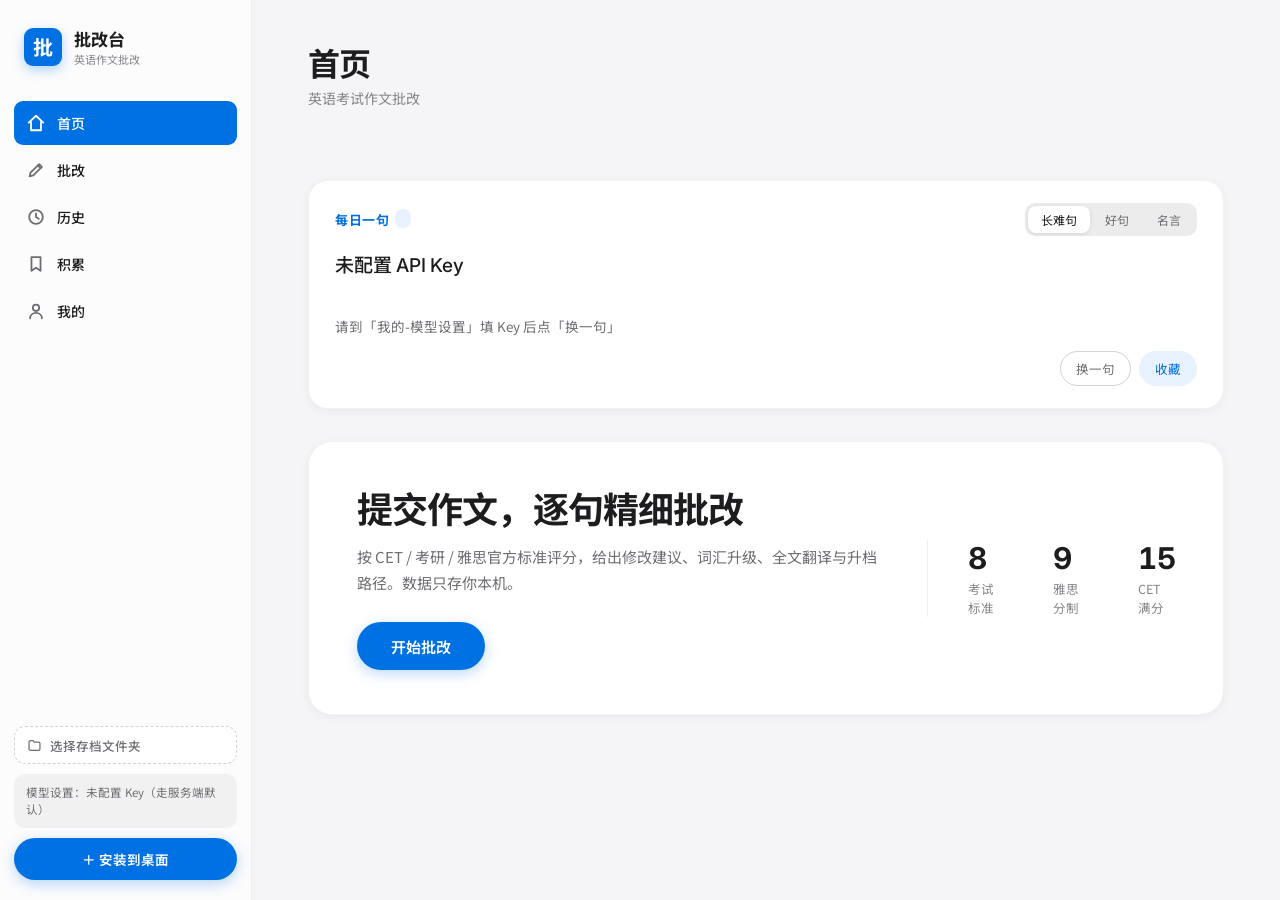
==== commit 90e1d2b4: "美化：修复桌面版排版崩坏（重构遗留的死 import + 基座类缺失）；theme-color 改 Apple 蓝；hero 统计数字简化 - 删除自我引用的 @import url('../../c" ====
--- a/index.html
+++ b/index.html
@@ -3,7 +3,7 @@
 <head>
 <meta charset="UTF-8">
 <meta name="viewport" content="width=device-width, initial-scale=1">
-<meta name="theme-color" content="#14213D">
+<meta name="theme-color" content="#0071E3">
 <meta name="apple-mobile-web-app-capable" content="yes">
 <meta name="apple-mobile-web-app-status-bar-style" content="default">
 <meta name="apple-mobile-web-app-title" content="批改台">
@@ -58,7 +58,7 @@
         </div>
         <div class="hero-meta">
           <div class="hero-stat"><b>8</b><span>考试标准</span></div>
-          <div class="hero-stat"><b>0/9</b><span>雅思档位</span></div>
+          <div class="hero-stat"><b>9</b><span>雅思分制</span></div>
           <div class="hero-stat"><b>15</b><span>CET 满分</span></div>
         </div>
       </div>
@@ -92,7 +92,7 @@
 
           <div class="card-title" style="margin-top:18px">作文输入</div>
           <div class="essay-box" id="essayBox">
-            <textarea class="essay-text" id="essayInput" placeholder="在这里粘贴或输入你的作文…">In recent years, online learning has become increasingly popular among college students. It offers flexibility and convenience, allowing learners to access course materials anytime and anywhere. However, it also requires stronger self-discipline to achieve satisfactory academic results.</textarea>
+            <textarea class="essay-text" id="essayInput" placeholder="在这里粘贴或输入你的作文…&#10;&#10;示例：&#10;    In recent years, online learning has become increasingly popular among college students. It offers flexibility and convenience, allowing learners to access course materials anytime and anywhere."></textarea>
             <div class="word-count" id="wordCount">0 词</div>
             <div class="word-target" id="wordTarget"></div>
           </div>
@@ -182,7 +182,11 @@
             <label class="ms-label">模型名</label>
             <input class="token-input" id="llmModel" placeholder="deepseek-v4-flash" style="margin-bottom:10px" autocomplete="off">
           </div>
-          <button class="cta-primary" id="llmSave" style="width:100%">保存设置</button>
+          <div style="display:flex;gap:8px;margin-top:4px">
+            <button class="cta-primary" id="llmSave" style="flex:1">保存设置</button>
+            <button class="mini-btn" id="llmTest" style="flex:1">测试连接</button>
+          </div>
+          <div id="llmTestResult" class="ms-tip" style="margin-top:8px;min-height:18px"></div>
         </div>
         <div class="card" style="margin-top:14px">
           <div class="card-title">本地存档</div>
@@ -268,13 +272,13 @@
       var cfb = document.getElementById('chooseFolderBtn');
       if(cfb) cfb.addEventListener('click', function(){
         if(!window.Store) return;
-        Store.chooseFolder().then(function(ok){
+        Store.chooseFolder().then(function(r){
           updateStoreMode();
           if(typeof renderVocab==='function') renderVocab();
           if(typeof refreshTasks==='function') refreshTasks();
           if(typeof renderRecent==='function') renderRecent();
           var t=document.getElementById('toast'), tt=document.getElementById('toastText');
-          if(t&&tt){ tt.textContent = ok ? '已连接存档文件夹并读取数据' : '未选择文件夹（仍用浏览器本地存储）'; t.classList.add('show'); setTimeout(function(){t.classList.remove('show');},2600); }
+          if(t&&tt){ tt.textContent = r.ok ? '已连接存档文件夹并读取数据' : (r.error || '未选择文件夹（仍用浏览器本地存储）'); t.classList.add('show'); setTimeout(function(){t.classList.remove('show');},2600); }
         });
       });
       var ib = document.getElementById('importJsonBtn');
--- a/css/style.css
+++ b/css/style.css
@@ -1,12 +1,13 @@
 /* ============================================================
    批改台 · 桌面版（Apple 设计语言）
-   引入根样式作为功能兜底，随后：
-   1) 覆盖色板为 Apple 系统色（蓝 #0071E3 / 绿 #34C759 / 红 #FF3B30
+   原移动端基座与桌面覆盖层已在重构中合并为单一文件：
+   1) 色板为 Apple 系统色（蓝 #0071E3 / 绿 #34C759 / 红 #FF3B30
       背景 #F5F5F7 / 正文 #1D1D1F）
    2) 形态对齐 Apple：大标题负字距、大圆角、胶囊按钮、
       毛玻璃侧边栏、segmented 控件、克制层次（少边框多留白）
+   3) 文件尾部「基座样式补齐」段包含结果页/历史/阅读视图等
+      所需的基础组件类（Apple 化后并入，避免依赖外链基座）
    ============================================================ */
-@import url('../../css/style.css');
 
 /* ---------- Apple 设计令牌 ---------- */
 :root{
@@ -184,11 +185,16 @@
 .exam-select:focus{outline:none;border-color:var(--blue);box-shadow:0 0 0 3px rgba(0,113,227,.14);}
 .token-input{width:100%;height:44px;border:1px solid var(--dt-border-strong);border-radius:12px;padding:0 14px;font-size:14px;outline:none;font-family:'Inter','Noto Sans SC',sans-serif;background:#fff;transition:border-color .15s ease,box-shadow .15s ease;}
 .token-input:focus{border-color:var(--blue);box-shadow:0 0 0 3px rgba(0,113,227,.14);}
-.essay-box{background:#fff;border:1px solid var(--dt-border-strong);border-radius:16px;padding:16px;height:320px;display:flex;flex-direction:column;gap:8px;transition:border-color .15s ease,box-shadow .15s ease;}
-.essay-box:focus-within{border-color:var(--blue);box-shadow:0 0 0 3px rgba(0,113,227,.14);}
-.essay-text{flex:1;color:var(--dt-ink-2);line-height:1.75;font-size:15.5px;}
-.dir-box{background:#fff;border:1px solid var(--dt-border-strong);border-radius:12px;padding:12px;height:76px;display:flex;align-items:stretch;transition:border-color .15s ease,box-shadow .15s ease;}
-.dir-box:focus-within{border-color:var(--blue);box-shadow:0 0 0 3px rgba(0,113,227,.14);}
+.essay-box{background:#FAFAFB;border:1px solid var(--dt-border);border-radius:14px;padding:14px 14px 6px;height:300px;display:flex;flex-direction:column;gap:6px;transition:border-color .18s ease,box-shadow .18s ease,background .18s ease;}
+.essay-box:hover{border-color:var(--dt-border-strong);}
+.essay-box:focus-within{border-color:var(--blue);background:#fff;box-shadow:0 0 0 4px rgba(0,113,227,.10);}
+.essay-text{flex:1;width:100%;border:none;outline:none;background:transparent;resize:vertical;color:var(--dt-ink);line-height:1.8;font-size:15.5px;font-family:'Inter','Noto Sans SC',serif;padding:4px 0;}
+.essay-text::placeholder{color:#9A9AA0;font-style:normal;}
+.dir-box{background:#FAFAFB;border:1px solid var(--dt-border);border-radius:12px;padding:10px 12px;min-height:72px;display:flex;align-items:stretch;transition:border-color .18s ease,box-shadow .18s ease,background .18s ease;}
+.dir-box:hover{border-color:var(--dt-border-strong);}
+.dir-box:focus-within{border-color:var(--blue);background:#fff;box-shadow:0 0 0 4px rgba(0,113,227,.10);}
+.dir-text{width:100%;border:none;outline:none;background:transparent;resize:vertical;color:var(--dt-ink);line-height:1.6;font-size:14px;font-family:'Inter','Noto Sans SC',serif;min-height:48px;padding:2px 0;}
+.dir-text::placeholder{color:#9A9AA0;}
 .word-count{font-size:12px;font-weight:600;color:var(--dt-ink-3);font-family:'Inter',sans-serif;align-self:flex-end;}
 .word-count.low{color:var(--warn);}
 .word-count.ok{color:var(--green);}
@@ -454,3 +460,111 @@
   .phone > .screen{left:0;}
   .screen .content{padding:24px 22px 44px;}
 }
+
+/* ============================================================
+   基座样式补齐（Apple 化）
+   重构时桌面 CSS 合并为单文件后，原移动端基座中的基础组件类
+   未一并并入，导致结果页/历史/阅读视图部分排版裸奔。以下全部
+   用 Apple 令牌重新实现，功能不受影响。
+   ============================================================ */
+*{box-sizing:border-box;margin:0;padding:0;-webkit-tap-highlight-color:transparent;}
+
+/* ---------- 分数卡左右结构 ---------- */
+.sc-left{display:flex;flex-direction:column;gap:5px;min-width:0;}
+.sc-right{display:flex;flex-direction:column;align-items:center;gap:3px;flex:none;}
+.sc-cap{font-size:12px;color:var(--dt-ink-3);font-family:'Noto Sans SC',sans-serif;}
+.score-card{position:relative;overflow:hidden;}
+.score-card .info-btn{position:absolute;top:14px;right:14px;background:rgba(0,0,0,.05);color:var(--dt-ink-2);border-radius:50%;width:26px;height:26px;display:inline-flex;align-items:center;justify-content:center;font-size:12px;font-weight:700;flex:none;border:none;cursor:pointer;transition:background .15s ease,color .15s ease;}
+.score-card .info-btn:hover{background:var(--blue-soft);color:var(--blue);}
+
+/* ---------- 雅思维度条 ---------- */
+.dim4{display:flex;flex-direction:column;gap:10px;}
+.dim4-row{display:flex;align-items:center;gap:10px;}
+.dim4-name{font-size:12px;color:var(--dt-ink-2);min-width:150px;font-family:'Noto Sans SC',sans-serif;}
+.dim4-row .dim4-bar{flex:1;}
+.dim4 .desc{font-size:12px;line-height:17px;}
+
+/* ---------- 阅读视图：可点单词 / 批改标记 ---------- */
+.w{transition:background .12s ease,border-radius .12s ease;border-radius:3px;cursor:pointer;padding:0 1px;}
+.w:hover{background:var(--blue-soft);}
+.err-mark{color:var(--red);text-decoration:underline wavy var(--red);text-decoration-thickness:1.5px;text-underline-offset:3px;cursor:pointer;font-weight:500;}
+.good-mark{color:var(--blue);font-weight:600;cursor:pointer;text-decoration:underline dashed var(--blue);text-decoration-thickness:1.5px;text-underline-offset:3px;}
+
+/* ---------- 近期 / 历史卡左右结构 ---------- */
+.rc-left,.hc-left{display:flex;flex-direction:column;gap:5px;min-width:0;}
+.rc-meta,.hc-meta{font-size:12px;color:var(--dt-ink-3);font-family:'Noto Sans SC',sans-serif;line-height:18px;}
+.hc-preview{font-size:12px;color:var(--dt-ink-3);font-family:'Noto Sans SC',sans-serif;overflow:hidden;text-overflow:ellipsis;white-space:nowrap;max-width:380px;margin-top:2px;}
+.rc-right,.hc-right{display:flex;flex-direction:column;align-items:center;gap:2px;flex:none;}
+.rc-band,.hc-band{font-size:11px;color:var(--dt-ink-3);font-family:'Noto Sans SC',sans-serif;}
+
+/* ---------- 失败任务卡 ---------- */
+.task-fail-box{width:100%;display:flex;flex-direction:column;gap:8px;margin-top:12px;padding-top:12px;border-top:1px dashed var(--dt-border-strong);}
+.task-fail-box .task-state{text-align:left;max-width:100%;}
+.task-fail-actions{display:flex;align-items:center;gap:12px;flex-wrap:wrap;}
+.task-detail{font-size:11px;color:var(--dt-ink-3);font-family:'Noto Sans SC',sans-serif;}
+.task-detail summary{cursor:pointer;color:var(--dt-ink-3);}
+.task-detail[open] summary{margin-bottom:4px;}
+.task-detail-body{background:rgba(0,0,0,.04);border:1px solid var(--dt-border);border-radius:8px;padding:8px 10px;color:var(--dt-ink-3);font-size:11px;line-height:16px;word-break:break-all;font-family:'Inter','Noto Sans SC',sans-serif;}
+
+/* ---------- 翻译卡折叠（默认收起，点标题展开） ---------- */
+.trans-body{display:none;padding:0 20px 20px;font-size:14px;line-height:1.75;color:var(--dt-ink-2);font-family:'Noto Sans SC',sans-serif;}
+.trans-card.open .trans-body{display:block;}
+.trans-head .chev{transition:transform .2s ease;color:var(--dt-ink-3);font-size:14px;}
+.trans-card.open .chev{transform:rotate(180deg);}
+
+/* ---------- 问题清单 ---------- */
+.issue{display:flex;align-items:flex-start;gap:10px;padding:3px 0;}
+.dot{flex:none;width:8px;height:8px;border-radius:4px;margin-top:6px;}
+.issue-text{font-size:13px;line-height:19px;color:var(--dt-ink-2);font-family:'Noto Sans SC',sans-serif;}
+
+/* ---------- 报告布局（保留旧页面兼容） ---------- */
+.rep-top{display:flex;align-items:center;justify-content:space-between;gap:12px;}
+.rep-left{display:flex;flex-direction:column;gap:3px;}
+.rep-right{display:flex;flex-direction:column;align-items:center;gap:2px;flex:none;}
+.rep-cap{font-size:11px;color:var(--dt-ink-3);font-family:'Noto Sans SC',sans-serif;}
+.rep-band{font-size:12px;color:var(--dt-ink-3);font-family:'Noto Sans SC',sans-serif;}
+
+/* ---------- 加载遮罩内布局 ---------- */
+.loading-box{display:flex;flex-direction:column;align-items:center;gap:14px;}
+
+/* ---------- 查词面板 ---------- */
+.dict-item{margin-bottom:12px;}
+.dict-pos{font-size:12px;font-weight:700;color:var(--dt-ink-2);font-style:italic;}
+
+/* ---------- 好词好句本条目 ---------- */
+.vocab-main{display:flex;flex-direction:column;min-width:0;flex:1;}
+.vocab-type{display:inline-flex;align-items:center;height:22px;padding:0 9px;border-radius:980px;font-size:12px;font-weight:600;font-family:'Noto Sans SC',sans-serif;align-self:flex-start;margin-bottom:6px;flex:none;}
+.vocab-type.word{background:var(--chip-purple-bg);color:var(--chip-purple);}
+.vocab-type.sentence{background:var(--blue-soft);color:var(--blue);}
+.vocab-more{display:none;font-size:12px;color:var(--dt-ink-3);margin-top:6px;line-height:1.6;font-family:'Inter','Noto Sans SC',sans-serif;background:rgba(0,0,0,.04);border-radius:9px;padding:8px 10px;}
+.vocab-item.has-more{cursor:pointer;}
+.vocab-item.has-more .vocab-text::after{content:' ▾';font-size:12px;color:var(--dt-ink-3);font-family:'Inter',sans-serif;margin-left:2px;}
+.vocab-item.has-more.open .vocab-text::after{content:' ▴';}
+.vocab-item.has-more.open .vocab-more{display:block;}
+.vocab-ctx{font-size:12px;color:var(--dt-ink-3);margin-top:4px;font-family:'Noto Sans SC',sans-serif;line-height:18px;}
+.vocab-del{color:var(--dt-ink-3);font-size:17px;cursor:pointer;flex:none;width:38px;height:38px;display:flex;align-items:center;justify-content:center;margin:-6px -6px -6px 0;border-radius:9px;transition:background .15s ease,color .15s ease;line-height:1;}
+.vocab-del:hover{background:var(--red-bg);color:var(--red);}
+.vocab-meta{font-size:11px;color:var(--dt-ink-3);margin-top:4px;font-family:'Inter',sans-serif;}
+
+/* ---------- 纠错面板 / 逐句卡片 ---------- */
+.err-issue{font-size:13px;line-height:19px;color:var(--dt-ink-2);font-family:'Noto Sans SC',sans-serif;display:flex;gap:7px;align-items:flex-start;margin-bottom:7px;}
+.sent-head{display:flex;align-items:center;gap:8px;}
+.sent-flag{font-size:11px;padding:0 9px;height:22px;display:inline-flex;align-items:center;border-radius:980px;font-family:'Noto Sans SC',sans-serif;font-weight:600;}
+.sent-flag.ok{background:var(--green-bg);color:#1A7F37;}
+.sent-flag.bad{background:var(--red-bg);color:var(--red);}
+.sent-list .sent-card:first-child{border-top:none;padding-top:0;}
+.fix-label{font-weight:600;margin-right:6px;color:var(--green);}
+.tip-label{flex:none;font-weight:600;}
+
+/* ---------- 评分标准行 ---------- */
+.std-row{display:flex;align-items:flex-start;gap:10px;}
+.std-band{flex:none;min-width:72px;}
+.std-text{flex:1;font-size:13px;line-height:1.6;color:var(--dt-ink-2);}
+.std-row.highlight{background:var(--blue-soft);border-left:3px solid var(--blue);border-radius:8px;padding:8px 12px;margin:4px -10px;}
+.std-row.highlight .std-band{color:var(--blue);}
+
+/* ---------- 成功横幅 / 来源脚注 / Key 校验红框 ---------- */
+.banner svg{width:20px;height:20px;color:var(--green);flex:none;}
+.banner span{font-size:13.5px;font-weight:500;color:#1A7F37;font-family:'Noto Sans SC',sans-serif;}
+.source{font-size:11px;color:var(--dt-ink-3);font-family:'Noto Sans SC',sans-serif;margin-top:10px;line-height:16px;}
+.llm-invalid{border-color:var(--red)!important;background:var(--red-bg);}
